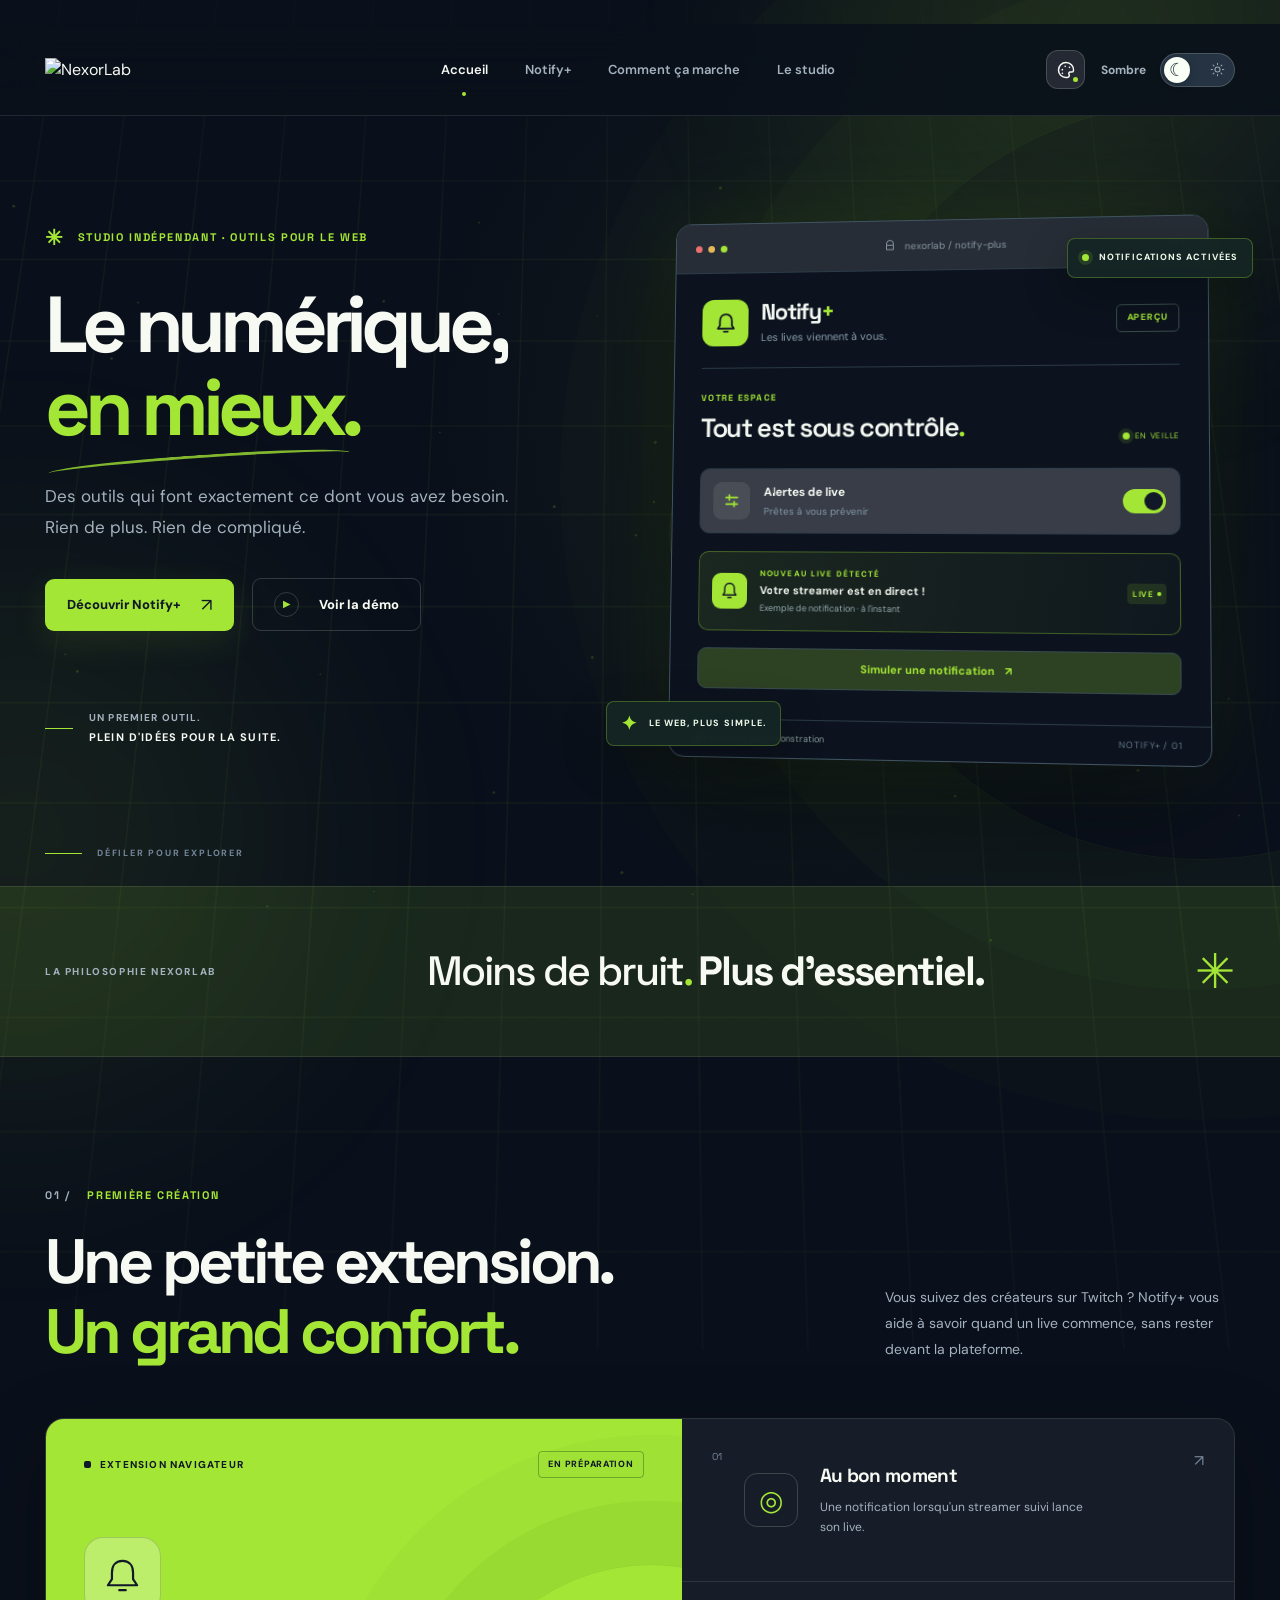
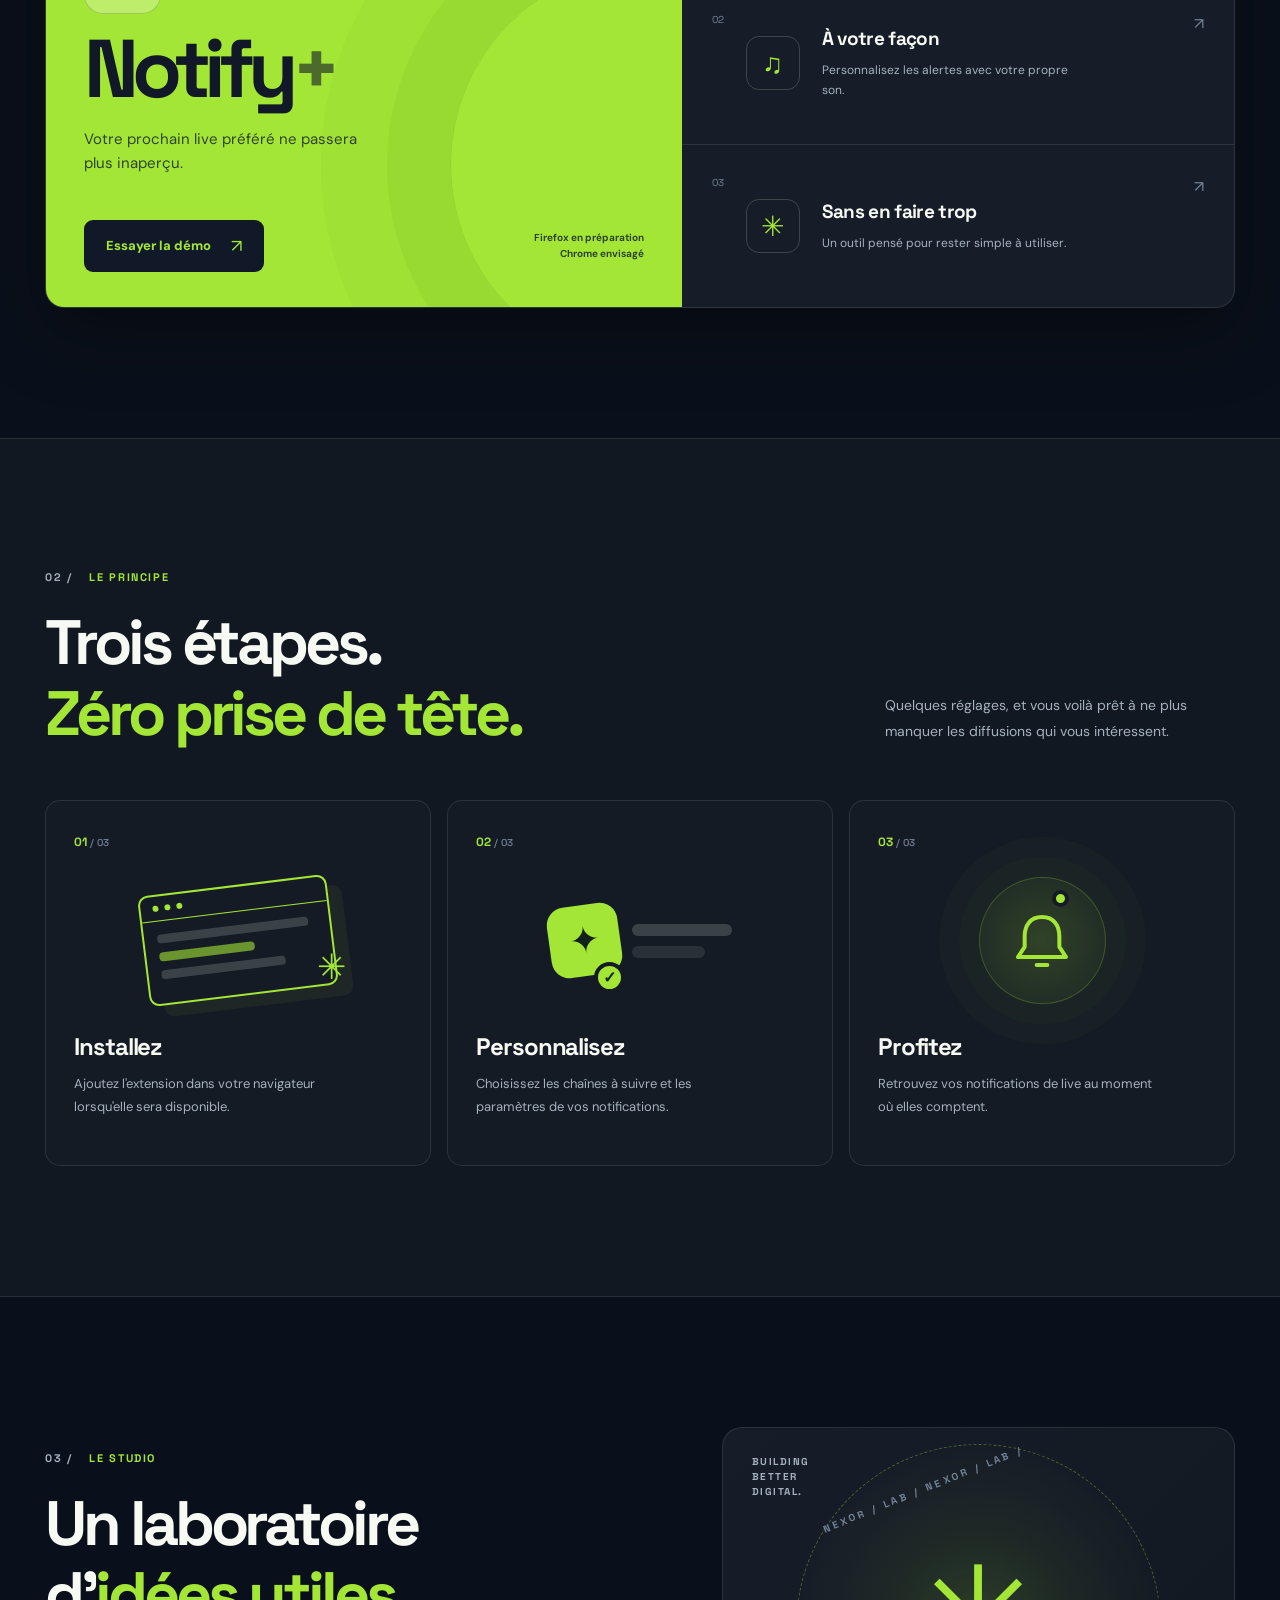
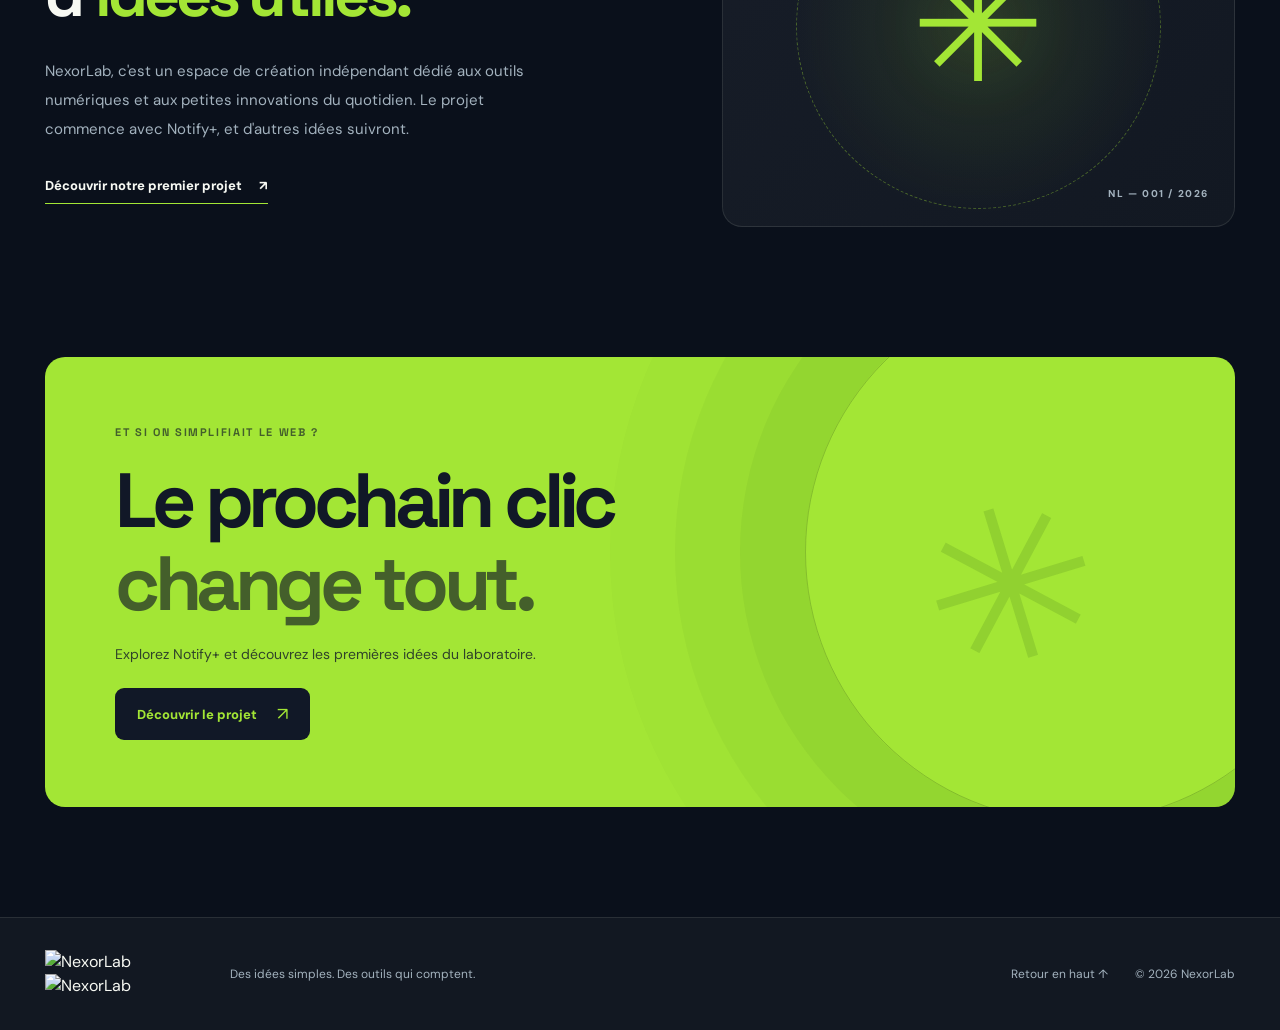
==== index.html @ cc06ebdf "Add files via upload" ====
<!DOCTYPE html>
<html lang="fr" data-theme="dark">
<head>
  <meta charset="UTF-8">
  <meta name="viewport" content="width=device-width,initial-scale=1">
  <meta name="theme-color" content="#0A101B">
  <meta name="description" content="NexorLab imagine des outils numériques simples et bien pensés. Découvrez Notify+, notre extension de notifications pour les lives Twitch.">
  <title>NexorLab — Des idées qui prennent vie.</title>
  <link rel="preconnect" href="https://fonts.googleapis.com">
  <link rel="preconnect" href="https://fonts.gstatic.com" crossorigin>
  <link href="https://fonts.googleapis.com/css2?family=DM+Sans:wght@400;500;600;700;800&family=Space+Grotesk:wght@400;500;600;700&display=swap" rel="stylesheet">
  <link rel="icon" href="assets/favicon.svg" type="image/svg+xml">
  <script>try{document.documentElement.dataset.theme=localStorage.getItem('nexorlab-theme')||'dark'}catch(e){}</script>
  <link rel="stylesheet" href="styles.css">
  <script src="app.js" defer></script>
</head>
<body>
  <div class="ambient" aria-hidden="true"><div class="ambient-grid"></div><div class="ambient-halo halo-one"></div><div class="ambient-halo halo-two"></div><div class="ambient-rings"></div><div class="ambient-glow"></div></div>
  <canvas id="particles" aria-hidden="true"></canvas>

  <a class="skip-link" href="#main">Passer au contenu</a>
  <header class="site-header" id="top">
    <div class="nav-wrap shell">
      <a class="brand" href="#top" aria-label="NexorLab, retour à l'accueil">
        <img class="brand-logo brand-dark" src="assets/logo-blanc.png" alt="NexorLab">
        <img class="brand-logo brand-light" src="assets/logo-fonce.png" alt="NexorLab">
      </a>
      <nav class="site-nav" id="site-nav" aria-label="Navigation principale">
        <a class="nav-link active" href="#accueil">Accueil</a>
        <a class="nav-link" href="#notify">Notify+</a>
        <a class="nav-link" href="#fonctionnement">Comment ça marche</a>
        <a class="nav-link" href="#studio">Le studio</a>
      </nav>
      <div class="nav-actions">
        <div class="palette-control" id="palette-control">
          <button class="palette-trigger" id="palette-trigger" type="button" aria-label="Personnaliser les couleurs" aria-expanded="false" aria-controls="palette-panel" aria-haspopup="dialog" title="Personnaliser les couleurs">
            <svg viewBox="0 0 24 24" fill="none" stroke="currentColor" stroke-width="1.8" stroke-linecap="round" stroke-linejoin="round" aria-hidden="true"><path d="M12 3a9 9 0 1 0 0 18h1.5a2.5 2.5 0 0 0 2.1-3.9 1.65 1.65 0 0 1 1.35-2.6H19a2 2 0 0 0 2-2A9 9 0 0 0 12 3Z"/><circle cx="7.6" cy="11.6" r="1" fill="currentColor" stroke="none"/><circle cx="11" cy="7.6" r="1" fill="currentColor" stroke="none"/><circle cx="16.2" cy="8.8" r="1" fill="currentColor" stroke="none"/><circle cx="7.7" cy="16" r="1" fill="currentColor" stroke="none"/></svg>
            <span class="palette-trigger-dot" id="palette-trigger-dot" aria-hidden="true"></span>
          </button>
          <div class="palette-panel" id="palette-panel" role="dialog" aria-label="Personnalisation des couleurs" hidden>
            <div class="palette-panel-head"><div><span class="palette-eyebrow">VOTRE NEXORLAB</span><h2>À vos couleurs<span>.</span></h2><p>Essayez un style. Le site change en direct.</p></div><button class="palette-close" id="palette-close" aria-label="Fermer le personnalisateur" type="button">×</button></div>
            <div class="palette-panel-body">
              <div class="palette-section-title"><span>PALETTES PRÊTES À L'EMPLOI</span><span id="palette-current">Citron</span></div>
              <div class="palette-presets" role="group" aria-label="Palettes prédéfinies">
                <button type="button" class="palette-preset" data-preset="citron" aria-pressed="true"><span class="palette-preview" style="--swatch-bg:#0A101B;--swatch-accent:#A3E635"><i></i></span><span>Citron</span></button>
                <button type="button" class="palette-preset" data-preset="violet" aria-pressed="false"><span class="palette-preview" style="--swatch-bg:#130F24;--swatch-accent:#A855F7"><i></i></span><span>Violet</span></button>
                <button type="button" class="palette-preset" data-preset="cyan" aria-pressed="false"><span class="palette-preview" style="--swatch-bg:#091722;--swatch-accent:#22D3EE"><i></i></span><span>Cyan</span></button>
                <button type="button" class="palette-preset" data-preset="ambre" aria-pressed="false"><span class="palette-preview" style="--swatch-bg:#1A1410;--swatch-accent:#F59E0B"><i></i></span><span>Ambre</span></button>
                <button type="button" class="palette-preset" data-preset="cobalt" aria-pressed="false"><span class="palette-preview" style="--swatch-bg:#0D1630;--swatch-accent:#3B82F6"><i></i></span><span>Cobalt</span></button>
              </div>
              <div class="palette-section-title palette-custom-heading"><span>OU CRÉEZ VOTRE PROPRE STYLE</span><span class="custom-indicator" id="palette-custom-indicator">SUR MESURE</span></div>
              <div class="palette-fields">
                <div class="palette-field"><label for="palette-accent-hex">Couleur principale</label><div class="palette-input-group"><input id="palette-accent-color" type="color" aria-label="Choisir la couleur principale" value="#A3E635"><input id="palette-accent-hex" type="text" value="#A3E635" maxlength="7" spellcheck="false" autocomplete="off" aria-label="Code HEX de la couleur principale"></div></div>
                <div class="palette-field"><label for="palette-bg-hex" id="palette-bg-label">Fond sombre</label><div class="palette-input-group"><input id="palette-bg-color" type="color" aria-label="Choisir la couleur du fond" value="#0A101B"><input id="palette-bg-hex" type="text" value="#0A101B" maxlength="7" spellcheck="false" autocomplete="off" aria-label="Code HEX du fond actuel"></div></div>
              </div>
              <p class="palette-hint">Le fond clair et le fond sombre sont réglables séparément. Vos choix sont enregistrés sur cet appareil.</p>
            </div>
            <div class="palette-panel-foot"><button type="button" class="palette-reset" id="palette-reset"><svg viewBox="0 0 24 24" aria-hidden="true" fill="none" stroke="currentColor" stroke-width="1.8"><path d="M3 11a9 9 0 1 1 3 7M3 5v6h6"/></svg> Réinitialiser</button><span class="palette-save-status" id="palette-save-status" role="status"><svg viewBox="0 0 20 20" fill="none" stroke="currentColor" stroke-width="2" aria-hidden="true"><path d="m4 10 4 4 8-8"/></svg> Enregistré</span></div>
          </div>
        </div>
        <span class="theme-name" id="theme-name">Sombre</span>
        <button class="theme-switch" id="theme-switch" role="switch" aria-checked="true" aria-label="Activer le thème clair" type="button" title="Changer le thème">
          <svg class="track-icon track-moon" viewBox="0 0 24 24" fill="none" aria-hidden="true"><path d="M20.2 15.3A8.5 8.5 0 018.7 3.8 8.5 8.5 0 1020.2 15.3Z" stroke="currentColor" stroke-width="1.7" stroke-linejoin="round"/></svg>
          <svg class="track-icon track-sun" viewBox="0 0 24 24" fill="none" aria-hidden="true"><circle cx="12" cy="12" r="4" stroke="currentColor" stroke-width="1.7"/><path d="M12 2v2M12 20v2M4.93 4.93l1.42 1.42m11.3 11.3 1.42 1.42M2 12h2m16 0h2M4.93 19.07l1.42-1.42m11.3-11.3 1.42-1.42" stroke="currentColor" stroke-width="1.7" stroke-linecap="round"/></svg>
          <span class="switch-knob" aria-hidden="true"></span>
        </button>
        <button class="menu-toggle" id="menu-toggle" type="button" aria-expanded="false" aria-controls="site-nav" aria-label="Ouvrir le menu"><span></span><span></span></button>
      </div>
    </div>
  </header>

  <main id="main">
    <section class="hero shell" id="accueil" aria-labelledby="hero-title">
      <div class="hero-content">
        <div class="eyebrow"><span class="eyebrow-asterisk">✳</span><span>STUDIO INDÉPENDANT · OUTILS POUR LE WEB</span></div>
        <h1 id="hero-title">Le numérique,<br> <span class="stroke-word">en mieux<span class="stroke-swish" aria-hidden="true"></span></span><span class="dot">.</span></h1>
        <p class="hero-subtitle">Des outils qui font exactement ce dont vous avez besoin. Rien de plus. Rien de compliqué.</p>
        <div class="hero-buttons">
          <a class="button button-primary" href="#notify">Découvrir Notify+ <span class="btn-arrow" aria-hidden="true">↗</span></a>
          <button class="button button-text" id="hero-demo" type="button"><span class="play-icon" aria-hidden="true">▶</span> Voir la démo</button>
        </div>
        <div class="hero-bottom"><span class="hero-dash"></span><span>UN PREMIER OUTIL.<br><strong>PLEIN D'IDÉES POUR LA SUITE.</strong></span></div>
      </div>

      <div class="hero-visual" id="hero-visual" aria-label="Démonstration interactive de Notify+">
        <div class="visual-orbit orbit-outer"></div><div class="visual-orbit orbit-inner"></div>
        <div class="floating-label floating-label-top"><span class="green-dot"></span> NOTIFICATIONS ACTIVÉES</div>
        <div class="demo-window" id="demo-window">
          <div class="window-head"><div class="window-dots" aria-hidden="true"><i></i><i></i><i></i></div><span class="window-address"><svg viewBox="0 0 24 24" width="12" height="12" aria-hidden="true"><path d="M5 11V8a7 7 0 0114 0v3m-14 0h14v9H5v-9Z" fill="none" stroke="currentColor" stroke-width="2"/></svg> nexorlab / notify-plus</span><span class="window-more" aria-hidden="true">•••</span></div>
          <div class="window-body">
            <div class="app-head"><span class="app-emblem" aria-hidden="true"><svg viewBox="0 0 24 24" fill="none"><path d="M12 3c-4 0-6 3-6 7v4l-2 3h16l-2-3v-4c0-4-2-7-6-7Z" stroke="currentColor" stroke-width="1.8" stroke-linejoin="round"/><path d="M10 20h4" stroke="currentColor" stroke-width="1.8" stroke-linecap="round"/></svg></span><div><span class="app-brand">Notify<span>+</span></span><span class="app-caption">Les lives viennent à vous.</span></div><span class="version-pill">APERÇU</span></div>
            <div class="app-separator"></div>
            <div class="app-heading"><div><div class="small-heading">VOTRE ESPACE</div><h2>Tout est sous contrôle<span class="dot">.</span></h2></div><span class="live-ping" title="Aperçu interactif"><span></span> EN VEILLE</span></div>
            <div class="app-setting"><div class="setting-icon" aria-hidden="true"><svg viewBox="0 0 24 24" fill="none"><path d="M5 8h14M5 16h14M9 5v6m6 2v6" stroke="currentColor" stroke-width="2" stroke-linecap="round"/></svg></div><div class="setting-copy"><strong>Alertes de live</strong><span id="preview-status">Prêtes à vous prévenir</span></div><button type="button" class="mini-switch on" id="preview-toggle" role="switch" aria-label="Activer les alertes de démonstration" aria-checked="true"><span></span></button></div>
            <div class="alert-preview" id="alert-preview"><span class="alert-icon" aria-hidden="true"><svg viewBox="0 0 24 24" fill="none"><path d="M12 3c-4 0-6 3-6 7v4l-2 3h16l-2-3v-4c0-4-2-7-6-7Z" stroke="currentColor" stroke-width="1.7" stroke-linejoin="round"/><path d="M10 20h4" stroke="currentColor" stroke-width="1.7" stroke-linecap="round"/></svg></span><div><span class="alert-label">NOUVEAU LIVE DÉTECTÉ</span><strong>Votre streamer est en direct !</strong><small>Exemple de notification · à l'instant</small></div><span class="alert-live">LIVE <i></i></span></div>
            <button class="simulate-button" id="simulate-inline" type="button">Simuler une notification <span aria-hidden="true">↗</span></button>
          </div>
          <div class="window-footer"><span class="green-dot"></span> Interface de démonstration <span>NOTIFY+ / 01</span></div>
        </div>
        <div class="floating-label floating-label-bottom"><span class="float-spark">✦</span> LE WEB, PLUS SIMPLE.</div>
      </div>
      <a class="scroll-cue" href="#manifeste" aria-label="Faire défiler vers la section suivante"><span class="scroll-line"></span> DÉFILER POUR EXPLORER</a>
    </section>

    <section class="statement" id="manifeste" aria-label="Notre philosophie"><div class="statement-inner shell"><span class="statement-overline">LA PHILOSOPHIE NEXORLAB</span><p>Moins de bruit<span>.</span> <strong>Plus d'essentiel.</strong></p><span class="statement-mark" aria-hidden="true">✳</span></div></section>

    <section class="product-section section-space shell" id="notify" aria-labelledby="notify-heading">
      <div class="section-intro reveal"><div><span class="overline"><span class="index">01 /</span> PREMIÈRE CRÉATION</span><h2 id="notify-heading">Une petite extension.<br><em>Un grand confort.</em></h2></div><p>Vous suivez des créateurs sur Twitch ? Notify+ vous aide à savoir quand un live commence, sans rester devant la plateforme.</p></div>
      <div class="product-showcase reveal">
        <div class="product-left"><div class="product-topline"><span class="product-type"><span class="mini-square"></span> EXTENSION NAVIGATEUR</span><span class="stage">EN PRÉPARATION</span></div><div class="product-main"><div class="product-glyph"><svg viewBox="0 0 24 24" fill="none" aria-hidden="true"><path d="M12 3c-4.5 0-6.5 3.3-6.5 7.3v3.9L3 18h18l-2.5-3.8v-3.9C18.5 6.3 16.5 3 12 3Z" stroke="currentColor" stroke-width="1.35" stroke-linejoin="round"/><path d="M10 21h4" stroke="currentColor" stroke-width="1.35" stroke-linecap="round"/></svg></div><h3>Notify<span>+</span></h3><p>Votre prochain live préféré ne passera plus inaperçu.</p></div><div class="product-footer"><button class="button button-primary" id="product-demo" type="button">Essayer la démo <span class="btn-arrow" aria-hidden="true">↗</span></button><span>Firefox en préparation<br>Chrome envisagé</span></div></div>
        <div class="product-right"><div class="feature-row"><span class="feature-number">01</span><div class="feature-icon">◎</div><div><h4>Au bon moment</h4><p>Une notification lorsqu'un streamer suivi lance son live.</p></div><span class="feature-arrow">↗</span></div><div class="feature-row"><span class="feature-number">02</span><div class="feature-icon">♫</div><div><h4>À votre façon</h4><p>Personnalisez les alertes avec votre propre son.</p></div><span class="feature-arrow">↗</span></div><div class="feature-row"><span class="feature-number">03</span><div class="feature-icon">✳</div><div><h4>Sans en faire trop</h4><p>Un outil pensé pour rester simple à utiliser.</p></div><span class="feature-arrow">↗</span></div></div>
      </div>
    </section>

    <section class="steps-wrap" id="fonctionnement" aria-labelledby="steps-heading"><div class="shell section-space"><div class="section-intro reveal"><div><span class="overline"><span class="index">02 /</span> LE PRINCIPE</span><h2 id="steps-heading">Trois étapes.<br><em>Zéro prise de tête.</em></h2></div><p>Quelques réglages, et vous voilà prêt à ne plus manquer les diffusions qui vous intéressent.</p></div><div class="steps-grid"><article class="step-card reveal"><span class="step-count">01<span> / 03</span></span><div class="step-illustration step-browser" aria-hidden="true"><div class="browser-shell"><div class="browser-top"><i></i><i></i><i></i></div><div class="browser-lines"><span></span><span></span><span></span></div></div><span class="step-small-star">✳</span></div><h3>Installez</h3><p>Ajoutez l'extension dans votre navigateur lorsqu'elle sera disponible.</p></article><article class="step-card reveal"><span class="step-count">02<span> / 03</span></span><div class="step-illustration step-channel" aria-hidden="true"><div class="channel-avatar">✦</div><div class="channel-lines"><span></span><span></span></div><div class="channel-check">✓</div></div><h3>Personnalisez</h3><p>Choisissez les chaînes à suivre et les paramètres de vos notifications.</p></article><article class="step-card reveal"><span class="step-count">03<span> / 03</span></span><div class="step-illustration step-bell" aria-hidden="true"><div class="bell-halo"><svg viewBox="0 0 24 24" fill="none"><path d="M12 3c-4.5 0-6.5 3.3-6.5 7.3v3.9L3 18h18l-2.5-3.8v-3.9C18.5 6.3 16.5 3 12 3Z" stroke="currentColor" stroke-width="1.5" stroke-linejoin="round"/><path d="M10 21h4" stroke="currentColor" stroke-width="1.5" stroke-linecap="round"/></svg></div><span class="notification-dot"></span></div><h3>Profitez</h3><p>Retrouvez vos notifications de live au moment où elles comptent.</p></article></div></div></section>

    <section class="studio-section section-space shell" id="studio" aria-labelledby="studio-heading"><div class="studio-grid"><div class="studio-copy reveal"><span class="overline"><span class="index">03 /</span> LE STUDIO</span><h2 id="studio-heading">Un laboratoire<br>d'<em>idées utiles.</em></h2><p>NexorLab, c'est un espace de création indépendant dédié aux outils numériques et aux petites innovations du quotidien. Le projet commence avec Notify+, et d'autres idées suivront.</p><a href="#notify" class="inline-link">Découvrir notre premier projet <span aria-hidden="true">↗</span></a></div><div class="studio-art reveal" aria-hidden="true"><div class="big-circular-word">NEXOR / LAB / NEXOR / LAB /</div><span class="studio-star">✳</span><span class="studio-label">BUILDING<br>BETTER<br>DIGITAL.</span><div class="studio-coordinates">NL — 001 / 2026</div></div></div></section>

    <section class="final-cta shell" aria-labelledby="final-heading"><div class="cta-panel reveal"><div class="cta-orb" aria-hidden="true"></div><span class="overline">ET SI ON SIMPLIFIAIT LE WEB ?</span><h2 id="final-heading">Le prochain clic<br><em>change tout.</em></h2><p>Explorez Notify+ et découvrez les premières idées du laboratoire.</p><a class="button button-contrast" href="#notify">Découvrir le projet <span class="btn-arrow" aria-hidden="true">↗</span></a><span class="cta-decoration" aria-hidden="true">✳</span></div></section>
  </main>

  <footer class="site-footer"><div class="shell footer-row"><a class="footer-brand" href="#top" aria-label="Retour à l'accueil"><img class="brand-dark" src="assets/logo-blanc.png" alt="NexorLab"><img class="brand-light" src="assets/logo-fonce.png" alt="NexorLab"></a><p>Des idées simples. Des outils qui comptent.</p><div class="footer-right"><a href="#top">Retour en haut ↑</a><span>© 2026 NexorLab</span></div></div></footer>

  <div id="toast" class="toast" role="status" aria-live="polite" aria-atomic="true"><div class="toast-bell" aria-hidden="true"><svg viewBox="0 0 24 24" fill="none"><path d="M12 3c-4 0-6 3-6 7v4l-2 3h16l-2-3v-4c0-4-2-7-6-7Z" stroke="currentColor" stroke-width="1.75" stroke-linejoin="round"/><path d="M10 20h4" stroke="currentColor" stroke-width="1.75" stroke-linecap="round"/></svg></div><div class="toast-message"><span>NOTIFY+ · DÉMONSTRATION</span><strong>Votre streamer est en direct !</strong><small>Une nouvelle diffusion vient de commencer.</small></div><button id="toast-close" class="toast-close" type="button" aria-label="Fermer la notification">×</button></div>
</body>
</html>
---- styles.css ----
/* NexorLab — refonte complète : identité, responsive et animations */
:root{color-scheme:dark;--bg:#0a101b;--bg-2:#0f1725;--panel:#151f2e;--panel-raised:#1c2938;--ink:#f7f9f3;--muted:#99a7b5;--soft:#657586;--line:rgba(231,242,226,.105);--accent:var(--accent-bright);--accent-hover:#bbfa53;--accent-wash:color-mix(in srgb, var(--accent-bright) 10.0%, transparent);--header-bg:rgba(10,16,27,.82);--ambient-grid:rgba(186,227,162,.055);--halo-a:color-mix(in srgb, var(--accent-bright) 12.0%, transparent);--halo-b:rgba(36,112,105,.10);--border-strong:rgba(231,242,226,.18);--shadow:rgba(0,0,0,.35);--step-bg:#121d2c;--cta-bg:var(--accent-bright);--cta-ink:#0c1612;scroll-padding-top:100px}
:root[data-theme=light]{color-scheme:light;--bg:#f5f7f2;--bg-2:#eaf0e5;--panel:#fff;--panel-raised:#f1f5ed;--ink:#13202b;--muted:#526372;--soft:#627680;--line:rgba(17,24,39,.11);--accent:#639900;--accent-hover:#477500;--accent-wash:rgba(132,191,24,.10);--header-bg:rgba(245,247,242,.84);--ambient-grid:rgba(39,76,37,.07);--halo-a:color-mix(in srgb, var(--accent-bright) 28.0%, transparent);--halo-b:rgba(99,146,111,.13);--border-strong:rgba(17,24,39,.18);--shadow:rgba(17,24,39,.09);--step-bg:#fff;--cta-bg:#c2f36c;--cta-ink:#132315}
*{box-sizing:border-box}html{scroll-behavior:smooth}body{margin:0;min-width:320px;background:var(--bg);color:var(--ink);font-family:'DM Sans',Arial,sans-serif;-webkit-font-smoothing:antialiased;line-height:1.5;overflow-x:hidden;transition:background-color .45s,color .45s}button,a{font:inherit}button{cursor:pointer}a{color:inherit;text-decoration:none}img{max-width:100%}::selection{background:var(--accent-bright);color:#13202b}:focus-visible{outline:3px solid var(--accent-bright);outline-offset:4px}.shell{width:min(1250px,calc(100% - 90px));margin-inline:auto}.skip-link{position:fixed;top:-70px;left:15px;z-index:200;background:var(--accent-bright);color:#121d2c;padding:10px 18px;border-radius:8px}.skip-link:focus{top:12px}
/* Atmosphère : halos organiques, perspective tramée et particules canvas */
.ambient{pointer-events:none;position:absolute;inset:0 0 auto;height:1350px;overflow:hidden;z-index:0}.ambient-grid{position:absolute;inset:0;background-image:linear-gradient(var(--ambient-grid) 1px,transparent 1px),linear-gradient(90deg,var(--ambient-grid) 1px,transparent 1px);background-size:68px 68px;mask-image:linear-gradient(180deg,transparent,#000 18%,#000 54%,transparent 90%);transform:perspective(900px) rotateX(12deg) scale(1.25);transform-origin:50% 25%;animation:grid-pan 28s linear infinite}.ambient-halo{position:absolute;border-radius:50%;filter:blur(60px);will-change:transform}.halo-one{width:850px;height:850px;top:-390px;right:-240px;background:radial-gradient(circle,var(--halo-a),transparent 67%);animation:halo-drift 16s ease-in-out infinite alternate}.halo-two{width:900px;height:850px;top:410px;left:-430px;background:radial-gradient(circle,var(--halo-b),transparent 70%);animation:halo-drift 23s -8s ease-in-out infinite alternate-reverse}.ambient-rings{width:760px;height:760px;position:absolute;right:-300px;top:100px;border:1px solid color-mix(in srgb, var(--accent-bright) 6.5%, transparent);border-radius:50%;box-shadow:0 0 0 130px color-mix(in srgb, var(--accent-bright) 1.8%, transparent),0 0 0 260px color-mix(in srgb, var(--accent-bright) 1.2%, transparent)}.ambient-glow{position:absolute;inset:0;background:radial-gradient(ellipse at 66% 31%,color-mix(in srgb, var(--accent-bright) 5.5%, transparent),transparent 37%)}#particles{position:absolute;top:0;left:0;width:100%;height:950px;z-index:0;pointer-events:none;opacity:.48}body>*:not(.ambient):not(#particles){position:relative;z-index:1}@keyframes grid-pan{to{background-position:68px 68px;transform:perspective(900px) rotateX(12deg) scale(1.32)}}@keyframes halo-drift{to{transform:translate(-80px,85px) scale(1.12)}}
/* Navigation */
.site-header{height:92px;position:sticky!important;top:0;z-index:100!important;background:var(--header-bg);border-bottom:1px solid var(--line);backdrop-filter:blur(22px);-webkit-backdrop-filter:blur(22px);transition:background .4s}.nav-wrap{height:100%;display:flex;align-items:center;justify-content:space-between;gap:20px}.brand{display:flex;align-items:center;flex:0 0 184px}.brand-logo{width:179px;height:auto;display:block}.brand-light{display:none}:root[data-theme=light] .brand-dark{display:none}:root[data-theme=light] .brand-light{display:block}.site-nav{display:flex;align-items:center;gap:37px}.nav-link{position:relative;color:var(--muted);font-size:13px;font-weight:600;transition:color .2s;white-space:nowrap}.nav-link:hover,.nav-link.active{color:var(--ink)}.nav-link.active::before{content:"";width:4px;height:4px;position:absolute;left:50%;transform:translateX(-50%);bottom:-17px;border-radius:50%;background:var(--accent)}.nav-actions{display:flex;align-items:center;gap:14px}.theme-name{color:var(--muted);font-size:12px;font-weight:700;min-width:47px;text-align:right}.theme-switch{height:34px;width:75px;flex:none;border:1px solid var(--border-strong);border-radius:99px;background:#253343;position:relative;display:flex;align-items:center;justify-content:space-between;padding:0 9px;color:#98a5ae;transition:background .25s,border-color .25s}.theme-switch:hover{border-color:var(--accent)}.track-icon{width:15px;height:15px;z-index:1}.switch-knob{width:26px;height:26px;border-radius:50%;position:absolute;left:3px;top:3px;background:#f9fff4;box-shadow:0 2px 8px rgba(0,0,0,.2);display:grid;place-items:center;transition:transform .32s cubic-bezier(.2,.9,.2,1),background .3s;z-index:2}.switch-knob::after{content:'☾';font-size:18px;line-height:1;color:#1b2c3b}:root[data-theme=light] .theme-switch{background:#d9e8c6;border-color:#bed6a5;color:#466448}:root[data-theme=light] .switch-knob{transform:translateX(41px);background:#fff}:root[data-theme=light] .switch-knob::after{content:'☀';font-size:16px;color:#527e19}.menu-toggle{display:none;background:none;border:0;color:var(--ink);width:38px;height:38px;align-items:center;justify-content:center;flex-direction:column;gap:5px}.menu-toggle span{display:block;width:22px;height:2px;background:currentColor;transition:transform .2s}
/* Hero */
.hero{position:relative;min-height:740px;display:grid;grid-template-columns:minmax(0,1fr) minmax(0,1.07fr);align-items:center;gap:32px;padding:74px 0 101px}.hero-content{position:relative;z-index:4}.eyebrow,.overline,.small-heading{font-family:'Space Grotesk',sans-serif;font-size:11px;letter-spacing:.15em;font-weight:700}.eyebrow{display:flex;gap:13px;align-items:center;color:var(--accent);margin-bottom:36px}.eyebrow-asterisk{font-size:21px;line-height:1}.hero h1{margin:0;font-family:'Space Grotesk',sans-serif;font-size:clamp(60px,6.2vw,99px);font-weight:700;letter-spacing:-.078em;line-height:1.045;white-space:nowrap}.hero h1 .dot{color:var(--accent)}.stroke-word{position:relative;color:var(--accent);white-space:nowrap}.stroke-swish{position:absolute;bottom:-13px;left:1%;width:102%;height:16px;border-radius:50%;border-top:3px solid var(--accent);transform:rotate(-4deg);opacity:.78}.hero-subtitle{max-width:480px;color:var(--muted);font-size:17px;line-height:1.85;margin:31px 0 0}.hero-buttons{display:flex;align-items:center;gap:18px;margin-top:35px;flex-wrap:wrap}.button{border:1px solid transparent;min-height:52px;display:inline-flex;align-items:center;justify-content:center;gap:20px;padding:13px 21px;border-radius:9px;font-size:13px;font-weight:800;transition:transform .23s,background .23s,box-shadow .23s,border-color .23s;white-space:nowrap}.button:hover{transform:translateY(-3px)}.button-primary{background:var(--accent-bright);color:#14211b;box-shadow:0 10px 35px color-mix(in srgb, var(--accent-bright) 13.0%, transparent)}.button-primary:hover{background:var(--accent-hover);box-shadow:0 17px 40px color-mix(in srgb, var(--accent-bright) 18.0%, transparent)}.btn-arrow{font-size:18px;line-height:1;font-weight:400}.button-text{background:transparent;color:var(--ink);border-color:var(--border-strong)}.button-text:hover{border-color:var(--accent)}.play-icon{font-size:9px;color:var(--accent);width:25px;height:25px;border:1px solid var(--border-strong);border-radius:50%;display:grid;place-items:center}.hero-bottom{display:flex;gap:16px;align-items:center;margin-top:77px;color:var(--muted);font-size:10px;letter-spacing:.115em;font-weight:700;line-height:1.9}.hero-bottom strong{color:var(--ink);font-size:11px}.hero-dash{width:28px;height:1px;background:var(--accent)}.scroll-cue{position:absolute;bottom:26px;left:0;display:flex;align-items:center;gap:15px;color:var(--soft);letter-spacing:.2em;font-size:9px;font-weight:800}.scroll-line{width:37px;height:1px;background:var(--accent)}
/* App demo */
.hero-visual{min-width:0;height:595px;position:relative;display:flex;justify-content:center;align-items:center;perspective:1200px}.visual-orbit{position:absolute;border:1px solid color-mix(in srgb, var(--accent-bright) 10.0%, transparent);border-radius:50%;width:92%;aspect-ratio:1;max-width:580px}.orbit-outer{transform:rotate(-22deg) scaleY(.72);animation:orbit-breath 10s ease-in-out infinite alternate}.orbit-inner{width:69%;border-style:dashed;opacity:.6;transform:rotate(35deg) scaleY(.83);animation:orbit-breath 12s ease-in-out infinite alternate-reverse}@keyframes orbit-breath{to{transform:rotate(-9deg) scaleY(.8) scale(1.08)}}.demo-window{position:relative;z-index:3;width:min(100%,540px);border:1px solid #405463;border-radius:16px;overflow:hidden;color:#f4f8f2;background:#111b2a;box-shadow:0 42px 100px rgba(0,0,0,.43),0 0 90px color-mix(in srgb, var(--accent-bright) 10.0%, transparent);transform:rotateY(-5deg) rotateX(3deg);animation:window-float 8s ease-in-out infinite alternate}.demo-window:hover{animation-play-state:paused}@keyframes window-float{to{transform:translateY(-11px) rotateY(0deg) rotateX(0deg)}}.window-head{height:51px;background:#1b2837;border-bottom:1px solid #2c3b49;display:flex;align-items:center;padding:0 20px;gap:12px}.window-dots{display:flex;gap:6px}.window-dots i{width:7px;height:7px;border-radius:50%;background:#566477}.window-dots i:first-child{background:#ea716d}.window-dots i:nth-child(2){background:#e6b858}.window-dots i:nth-child(3){background:var(--accent-bright)}.window-address{margin:auto;display:flex;align-items:center;gap:9px;color:#8696a2;font-size:10px}.window-more{color:#82909c;letter-spacing:2px;font-size:10px}.window-body{padding:27px 28px 30px}.app-head{display:flex;align-items:center;gap:13px}.app-emblem{width:48px;height:48px;border-radius:12px;background:var(--accent-bright);color:#14211b;display:grid;place-items:center;flex-shrink:0}.app-emblem svg{width:25px;height:25px}.app-brand{display:block;font-family:'Space Grotesk',sans-serif;font-size:23px;letter-spacing:-.05em;font-weight:700;line-height:1.1}.app-brand span{color:var(--accent-bright)}.app-caption{display:block;margin-top:5px;color:#879bab;font-size:11px}.version-pill{margin-left:auto;padding:6px 10px;border:1px solid #374b48;color:var(--accent-bright);border-radius:5px;font-size:9px;letter-spacing:.08em;font-weight:800}.app-separator{height:1px;background:#2b3a47;margin:22px 0 24px}.app-heading{display:flex;gap:15px;justify-content:space-between;align-items:end;margin-bottom:26px}.small-heading{font-size:9px;color:var(--accent-bright)}.app-heading h2{font-family:'Space Grotesk',sans-serif;letter-spacing:-.05em;font-weight:600;line-height:1.15;font-size:clamp(21px,2.1vw,28px);margin:8px 0 0}.dot{color:var(--accent-bright)}.live-ping{display:flex;align-items:center;gap:5px;color:var(--accent-bright);font-size:8px;white-space:nowrap;letter-spacing:.09em}.live-ping span,.green-dot{width:7px;height:7px;display:inline-block;border-radius:50%;background:var(--accent-bright);box-shadow:0 0 0 4px color-mix(in srgb, var(--accent-bright) 12.0%, transparent);animation:green-pulse 2.7s infinite}@keyframes green-pulse{50%{box-shadow:0 0 0 8px color-mix(in srgb, var(--accent-bright) 0.0%, transparent)}}.app-setting{border-radius:10px;background:#1c2937;border:1px solid #2d3c4b;display:flex;align-items:center;gap:14px;padding:13px}.setting-icon{width:38px;height:38px;display:grid;place-items:center;border-radius:9px;background:#2b3d41;color:var(--accent-bright)}.setting-icon svg{width:20px}.setting-copy{flex:1;min-width:0}.setting-copy strong{display:block;font-size:12px}.setting-copy>span{display:block;color:#8498a9;font-size:10px;margin-top:3px}.mini-switch{flex:none;width:42px;height:24px;padding:3px;display:flex;align-items:center;justify-content:flex-start;background:#536274;border:0;border-radius:99px}.mini-switch span{width:18px;height:18px;background:#f7fbf4;border-radius:50%;transition:transform .25s}.mini-switch.on{background:var(--accent-bright)}.mini-switch.on span{transform:translateX(18px);background:#15261d}.alert-preview{display:flex;align-items:center;gap:13px;margin-top:18px;padding:15px 13px;border-radius:10px;border:1px solid color-mix(in srgb, var(--accent-bright) 32.0%, transparent);background:linear-gradient(100deg,color-mix(in srgb, var(--accent-bright) 10.0%, transparent),color-mix(in srgb, var(--accent-bright) 2.5%, transparent));transition:opacity .3s,filter .3s,transform .3s}.alert-preview.is-disabled{opacity:.28;filter:grayscale(1)}.alert-preview.pulse{animation:alert-shine .7s ease}@keyframes alert-shine{0%,100%{transform:scale(1)}50%{transform:scale(1.025);box-shadow:0 0 35px color-mix(in srgb, var(--accent-bright) 23.0%, transparent)}}.alert-icon{width:36px;height:36px;background:var(--accent-bright);color:#14211b;display:grid;place-items:center;border-radius:9px;flex-shrink:0}.alert-icon svg{width:20px}.alert-preview>div{min-width:0;flex:1}.alert-preview>div>*{display:block}.alert-label{color:var(--accent-bright);font-size:8px;letter-spacing:.14em;font-weight:800}.alert-preview strong{font-size:11px;line-height:1.4;margin-top:4px}.alert-preview small{font-size:9px;color:#95a8ad;margin-top:3px}.alert-live{display:flex;align-items:center;gap:4px;background:color-mix(in srgb, var(--accent-bright) 12.0%, transparent);color:var(--accent-bright);font-size:8px;font-weight:800;letter-spacing:.06em;padding:4px 5px;border-radius:4px}.alert-live i{width:4px;height:4px;background:var(--accent-bright);border-radius:50%}.simulate-button{margin-top:17px;width:100%;border:1px solid #394c50;border-radius:9px;background:#25363b;color:var(--accent-bright);font-size:11px;font-weight:800;padding:11px;display:flex;align-items:center;justify-content:center;gap:10px;transition:background .2s,border .2s}.simulate-button:hover{background:#304545;border-color:var(--accent-bright)}.simulate-button:disabled{opacity:.4;cursor:not-allowed}.window-footer{display:flex;gap:10px;align-items:center;padding:12px 27px;border-top:1px solid #2b3a47;color:#8a9c9c;font-size:9px}.window-footer .green-dot{width:5px;height:5px}.window-footer>span:last-child{margin-left:auto;color:#607787;font-size:9px;letter-spacing:.1em}.floating-label{position:absolute;z-index:4;border:1px solid #3f5b45;border-radius:8px;background:rgba(21,38,37,.94);color:#edf8e9;box-shadow:0 15px 44px rgba(0,0,0,.28);font-size:9px;font-weight:800;letter-spacing:.12em;padding:12px 14px;display:flex;align-items:center;gap:10px;backdrop-filter:blur(8px);animation:label-float 6s ease-in-out infinite alternate}.floating-label-top{right:-3%;top:48px}.floating-label-bottom{left:-5%;bottom:39px;animation-delay:-3s}.float-spark{font-size:19px;color:var(--accent-bright);line-height:1}@keyframes label-float{to{transform:translateY(-12px)}}
/* Positionnement éditorial */
.statement{position:relative;background:var(--accent-wash);border-block:1px solid var(--line)}.statement-inner{min-height:169px;display:flex;align-items:center;gap:24px}.statement-overline{font-size:10px;color:var(--muted);letter-spacing:.16em;font-weight:800;white-space:nowrap}.statement p{margin:0 auto;font-family:'Space Grotesk',sans-serif;font-size:clamp(25px,3.2vw,42px);letter-spacing:-.05em;font-weight:500}.statement p span{color:var(--accent)}.statement p strong{font-weight:700}.statement-mark{font-size:48px;color:var(--accent);font-weight:300}
.section-space{padding-block:130px}.section-intro{display:flex;align-items:end;justify-content:space-between;gap:60px;margin-bottom:52px}.overline{color:var(--accent);display:block}.index{color:var(--muted);margin-right:12px}.section-intro h2,.studio-copy h2{font-family:'Space Grotesk',sans-serif;font-size:clamp(38px,4.9vw,69px);letter-spacing:-.065em;font-weight:700;line-height:1.12;margin:22px 0 0}.section-intro h2 em,.studio-copy h2 em,.cta-panel h2 em{color:var(--accent);font-style:normal}.section-intro>p{max-width:350px;color:var(--muted);font-size:14px;line-height:1.85;margin:0 0 3px}
/* Notify+ spotlight */
.product-showcase{border:1px solid var(--line);border-radius:19px;background:var(--panel);overflow:hidden;display:grid;grid-template-columns:1.07fr .93fr;box-shadow:0 25px 70px var(--shadow)}.product-left{min-height:488px;background:var(--accent-bright);color:#132017;padding:32px 38px 35px;display:flex;flex-direction:column;position:relative;overflow:hidden}.product-left::after{content:"";position:absolute;width:400px;height:400px;right:-170px;top:145px;border:1px solid rgba(16,42,19,.1);border-radius:50%;box-shadow:0 0 0 63px rgba(16,42,19,.035),0 0 0 129px rgba(16,42,19,.027);pointer-events:none}.product-topline,.product-footer{position:relative;z-index:2;display:flex;justify-content:space-between;align-items:center;gap:15px}.product-type{font-size:10px;font-weight:800;letter-spacing:.12em;display:flex;align-items:center;gap:9px}.mini-square{width:7px;height:7px;background:#142015;border-radius:2px}.stage{border:1px solid rgba(17,38,18,.32);border-radius:4px;padding:6px 9px;font-size:9px;letter-spacing:.08em;font-weight:800;white-space:nowrap}.product-main{position:relative;z-index:1;margin-block:auto}.product-glyph{width:77px;height:77px;border:1px solid rgba(11,35,16,.18);border-radius:19px;display:grid;place-items:center;background:rgba(255,255,255,.27);margin:30px 0 14px}.product-glyph svg{width:39px;height:39px}.product-main h3{font-family:'Space Grotesk',sans-serif;font-size:clamp(52px,6.4vw,86px);letter-spacing:-.085em;line-height:1;margin:0}.product-main h3 span{color:var(--cta-ink)}.product-main p{font-size:15px;max-width:290px;line-height:1.6;color:var(--cta-ink);margin:17px 0}.product-footer .button-primary{background:#121d25;color:white;box-shadow:none}.product-footer .button-primary:hover{background:#2b3b3b}.product-footer>span{color:var(--cta-ink);font-size:10px;text-align:right;line-height:1.55;font-weight:700}.product-right{display:flex;flex-direction:column}.feature-row{display:flex;align-items:center;gap:22px;padding:30px;flex:1;border-bottom:1px solid var(--line)}.feature-row:last-child{border-bottom:0}.feature-row:hover .feature-icon{transform:rotate(-7deg) scale(1.08);border-color:var(--accent)}.feature-number{font-size:10px;color:var(--soft);font-family:'Space Grotesk',sans-serif;align-self:flex-start}.feature-icon{width:54px;height:54px;border:1px solid var(--border-strong);border-radius:13px;display:grid;place-items:center;font-family:'Space Grotesk',sans-serif;font-size:28px;color:var(--accent);flex:none;transition:transform .3s,border-color .3s}.feature-row>div:nth-of-type(2){flex:1}.feature-row h4{font-family:'Space Grotesk',sans-serif;font-size:19px;letter-spacing:-.035em;margin:0 0 7px}.feature-row p{color:var(--muted);font-size:12px;max-width:270px;line-height:1.65;margin:0}.feature-arrow{align-self:flex-start;color:var(--soft)}
/* Guide */
.steps-wrap{background:var(--bg-2);border-block:1px solid var(--line)}.steps-grid{display:grid;grid-template-columns:repeat(3,1fr);gap:16px}.step-card{min-height:366px;background:var(--step-bg);border:1px solid var(--line);border-radius:15px;padding:28px;position:relative;overflow:hidden;transition:border-color .28s,transform .28s}.step-card:hover{border-color:var(--accent);transform:translateY(-5px)}.step-count{font-family:'Space Grotesk',sans-serif;font-size:12px;font-weight:800;color:var(--accent)}.step-count span{color:var(--soft);font-size:10px;font-weight:500}.step-illustration{position:relative;height:176px;display:flex;align-items:center;justify-content:center}.step-card h3{font-family:'Space Grotesk',sans-serif;font-size:24px;letter-spacing:-.045em;margin:0 0 8px}.step-card p{font-size:13px;line-height:1.75;color:var(--muted);max-width:280px;margin:0}.browser-shell{width:190px;height:111px;border:2px solid var(--accent);border-radius:10px;transform:rotate(-7deg);overflow:hidden;box-shadow:14px 12px 0 color-mix(in srgb, var(--accent-bright) 6.0%, transparent)}.browser-top{display:flex;align-items:center;gap:6px;padding:9px 12px;border-bottom:1px solid var(--accent)}.browser-top i{width:6px;height:6px;background:var(--accent-bright);border-radius:50%}.browser-lines{padding:13px;display:flex;flex-direction:column;gap:9px}.browser-lines span{display:block;width:95%;height:9px;border-radius:4px;background:var(--border-strong)}.browser-lines span:nth-child(2){width:60%;background:color-mix(in srgb, var(--accent-bright) 60.0%, transparent)}.browser-lines span:nth-child(3){width:78%}.step-small-star{position:absolute;right:17%;bottom:20%;font-size:35px;color:var(--accent);animation:star-spin 15s linear infinite}@keyframes star-spin{to{transform:rotate(360deg)}}.step-channel{gap:12px}.channel-avatar{width:71px;height:71px;border-radius:18px;display:grid;place-items:center;background:var(--accent-bright);color:#12221b;font-size:37px;transform:rotate(-8deg)}.channel-lines{display:flex;flex-direction:column;gap:10px}.channel-lines span{display:block;height:12px;width:100px;background:var(--border-strong);border-radius:10px}.channel-lines span:last-child{width:73px;opacity:.55}.channel-check{position:absolute;background:var(--accent-bright);color:#15251d;width:31px;height:31px;display:grid;place-items:center;border:4px solid var(--step-bg);border-radius:50%;font-weight:800;bottom:36px;left:36%}.bell-halo{width:127px;height:127px;background:radial-gradient(circle,color-mix(in srgb, var(--accent-bright) 20.0%, transparent),color-mix(in srgb, var(--accent-bright) 5.0%, transparent));border:1px solid color-mix(in srgb, var(--accent-bright) 23.0%, transparent);border-radius:50%;display:grid;place-items:center;box-shadow:0 0 0 20px color-mix(in srgb, var(--accent-bright) 2.5%, transparent),0 0 0 40px color-mix(in srgb, var(--accent-bright) 2.0%, transparent)}.bell-halo svg{width:64px;height:64px;color:var(--accent)}.notification-dot{position:absolute;width:17px;height:17px;border-radius:50%;background:var(--accent-bright);top:37px;left:53%;border:4px solid var(--step-bg)}
/* Studio / Signature */
.studio-grid{display:grid;grid-template-columns:1fr .86fr;gap:80px;align-items:center}.studio-copy p{max-width:490px;font-size:15px;color:var(--muted);line-height:1.95;margin:28px 0}.inline-link{font-weight:800;font-size:13px;border-bottom:1px solid var(--accent);padding-bottom:8px;display:inline-flex;gap:17px;align-items:center}.inline-link:hover{color:var(--accent)}.studio-art{height:400px;border:1px solid var(--line);border-radius:20px;background:radial-gradient(circle at center,color-mix(in srgb, var(--accent-bright) 13.0%, transparent),transparent 58%),linear-gradient(135deg,var(--panel),var(--bg-2));overflow:hidden;position:relative;display:flex;align-items:center;justify-content:center}.big-circular-word{position:absolute;width:365px;height:365px;border:1px dashed color-mix(in srgb, var(--accent-bright) 36.0%, transparent);border-radius:50%;font-family:'Space Grotesk',sans-serif;color:var(--soft);font-weight:700;letter-spacing:.29em;font-size:10px;display:grid;place-items:start center;padding:26px;transform:rotate(-22deg);animation:studio-rotate 30s linear infinite}.studio-star{position:relative;z-index:2;color:var(--accent);font-size:160px;line-height:1;filter:drop-shadow(0 0 35px color-mix(in srgb, var(--accent-bright) 15.0%, transparent));animation:studio-pulse 8s ease-in-out infinite alternate}.studio-label{font-family:'Space Grotesk',sans-serif;position:absolute;top:26px;left:29px;font-size:10px;font-weight:700;line-height:1.5;letter-spacing:.15em;color:var(--muted)}.studio-coordinates{position:absolute;right:25px;bottom:25px;font-size:10px;font-weight:800;color:var(--muted);letter-spacing:.16em}@keyframes studio-rotate{to{transform:rotate(338deg)}}@keyframes studio-pulse{to{transform:scale(.89) rotate(18deg)}}
/* CTA + Footer */
.final-cta{padding-bottom:110px}.cta-panel{min-height:390px;border-radius:20px;padding:67px 70px;background:var(--cta-bg);color:var(--cta-ink);position:relative;overflow:hidden;display:flex;align-items:flex-start;flex-direction:column;justify-content:center}.cta-panel .overline{color:rgba(18,45,19,.65)}.cta-panel h2{font-family:'Space Grotesk',sans-serif;font-size:clamp(46px,6vw,78px);letter-spacing:-.07em;line-height:1.08;margin:19px 0}.cta-panel h2 em{color:var(--cta-ink)}.cta-panel p{margin:0 0 23px;color:var(--cta-ink);font-size:14px}.button-contrast{background:#14241d;color:#fff}.button-contrast:hover{background:#263d2d}.cta-orb{position:absolute;width:540px;height:540px;right:-110px;top:-75px;border:1px solid rgba(20,53,17,.22);border-radius:50%;box-shadow:0 0 0 65px rgba(20,53,17,.045),0 0 0 130px rgba(20,53,17,.035),0 0 0 195px rgba(20,53,17,.02);animation:cta-drift 9s ease-in-out infinite alternate}@keyframes cta-drift{to{transform:translate(-30px,20px) scale(1.05)}}.cta-decoration{font-size:210px;position:absolute;right:135px;top:73px;color:rgba(20,55,18,.12);transform:rotate(-17deg);pointer-events:none}.site-footer{border-top:1px solid var(--line);background:var(--bg-2);padding:32px 0}.footer-row{display:flex;align-items:center;gap:32px}.footer-brand{display:block;width:153px;flex:none}.footer-brand img{width:153px;display:block}.site-footer p{font-size:12px;color:var(--muted)}.footer-right{display:flex;align-items:center;gap:27px;margin-left:auto;font-size:12px;color:var(--muted)}.footer-right a:hover{color:var(--accent)}.footer-right span{white-space:nowrap}
/* Notification demo */
.toast{position:fixed!important;z-index:500!important;bottom:28px;right:28px;width:min(420px,calc(100vw - 36px));display:flex;align-items:center;gap:13px;padding:16px;border-radius:14px;background:#1a2a33;border:1px solid color-mix(in srgb, var(--accent-bright) 44.0%, transparent);box-shadow:0 28px 70px rgba(0,0,0,.45);color:#f4fbf3;transform:translateY(160%);opacity:0;visibility:hidden;transition:transform .5s cubic-bezier(.16,1,.3,1),opacity .3s,visibility .3s}.toast.show{transform:none;opacity:1;visibility:visible}.toast-bell{background:var(--accent-bright);color:#15231b;display:grid;place-items:center;width:46px;height:46px;border-radius:12px;flex:none}.toast-bell svg{width:26px}.toast-message{min-width:0;flex:1;display:flex;flex-direction:column;gap:3px}.toast-message>span{font-size:9px;color:var(--accent-bright);letter-spacing:.12em;font-weight:800}.toast-message strong{font-size:13px}.toast-message small{font-size:10px;color:#a5b5bb}.toast-close{border:0;background:rgba(255,255,255,.07);color:#b9c8c6;border-radius:7px;align-self:start;width:27px;height:27px;display:grid;place-items:center;font-size:19px;line-height:1}.toast-close:hover{background:rgba(255,255,255,.18)}
/* Reveal progressive, jamais masqué en l'absence de JS */
.js .reveal{opacity:0;transform:translateY(32px);transition:opacity .75s ease,transform .75s cubic-bezier(.2,.7,.25,1)}.js .reveal.in-view{opacity:1;transform:none}.steps-grid .step-card:nth-child(2){transition-delay:.10s}.steps-grid .step-card:nth-child(3){transition-delay:.19s}
@media(max-width:1180px){.hero h1{font-size:clamp(57px,6.2vw,79px)}.site-nav{gap:23px}.shell{width:min(1100px,calc(100% - 60px))}.hero{gap:17px}.floating-label-top{right:-2%}.floating-label-bottom{left:-2%}.demo-window{width:min(100%,520px)}.feature-row{padding:23px;gap:14px}.studio-grid{gap:35px}}
@media(max-width:950px){.site-header{height:77px}.brand{flex-basis:155px}.brand-logo{width:150px}.site-nav{gap:15px}.nav-link{font-size:11px}.theme-name{display:none}.hero{grid-template-columns:1fr;padding:85px 0 85px;min-height:0}.hero h1{font-size:clamp(60px,8vw,90px)}.hero-content{max-width:650px}.hero-visual{max-width:590px;width:100%;margin:10px auto 0;height:590px}.hero-bottom{margin-top:42px}.scroll-cue{bottom:24px}.statement-inner{gap:15px}.statement-overline{max-width:110px;white-space:normal;line-height:1.5}.section-space{padding-block:90px}.product-left{padding:27px}.feature-row{padding:19px;gap:13px}.feature-icon{width:43px;height:43px}.feature-row h4{font-size:17px}.feature-row p{font-size:11px}.studio-art{height:350px}}
@media(max-width:710px){.shell{width:calc(100% - 36px)}.site-header{height:70px}.brand{flex:1}.brand-logo{width:139px}.nav-actions{gap:9px}.menu-toggle{display:flex}.menu-toggle[aria-expanded=true] span:first-child{transform:translateY(3.5px) rotate(45deg)}.menu-toggle[aria-expanded=true] span:last-child{transform:translateY(-3.5px) rotate(-45deg)}.site-nav{position:absolute;top:69px;left:0;right:0;display:none;flex-direction:column;align-items:stretch;gap:0;padding:13px 18px 20px;background:var(--header-bg);backdrop-filter:blur(22px);border-bottom:1px solid var(--line)}.site-nav.open{display:flex}.site-nav a{padding:14px 8px;font-size:14px}.nav-link.active::before{display:none}.hero{padding-top:66px;padding-bottom:75px}.eyebrow{font-size:9px;margin-bottom:22px}.hero h1{font-size:clamp(46px,10vw,68px);letter-spacing:-.076em}.hero-subtitle{font-size:15px;margin-top:28px}.hero-buttons{gap:12px}.hero-visual{height:480px;margin-top:15px}.demo-window{max-width:485px;transform:none;animation:none}.floating-label{font-size:8px}.floating-label-top{top:5px;right:0}.floating-label-bottom{bottom:0;left:0}.window-body{padding:22px 20px}.window-head{padding:0 14px}.app-heading h2{font-size:21px}.app-head{gap:9px}.app-emblem{width:43px;height:43px}.hero-bottom{margin-top:40px}.scroll-cue{bottom:19px}.statement-inner{min-height:150px;display:block;padding-block:25px}.statement-overline{max-width:none;font-size:9px}.statement p{margin-top:13px;font-size:clamp(24px,6vw,35px)}.statement-mark{position:absolute;right:0;top:20px;font-size:25px}.section-intro{display:block;margin-bottom:35px}.section-intro h2,.studio-copy h2{font-size:clamp(36px,8vw,54px)}.section-intro>p{margin-top:22px;max-width:540px}.product-showcase{grid-template-columns:1fr}.product-left{min-height:430px}.product-right{min-height:360px}.feature-row{padding:25px}.feature-row p{font-size:12px}.steps-grid{grid-template-columns:1fr}.step-card{min-height:240px;display:grid;grid-template-columns:1fr 1fr;column-gap:20px;align-items:center}.step-count{grid-column:1/-1;align-self:start}.step-illustration{grid-column:2;grid-row:2/4;height:145px}.step-card h3{grid-column:1;grid-row:2;align-self:end}.step-card p{grid-column:1;grid-row:3;align-self:start}.studio-grid{grid-template-columns:1fr}.studio-art{height:320px}.cta-panel{padding:48px 31px;min-height:355px}.cta-panel h2{font-size:clamp(44px,9vw,65px)}.cta-orb{right:-340px}.cta-decoration{right:-10px;top:150px;font-size:140px}.footer-row{flex-wrap:wrap;gap:14px}.footer-right{width:100%;margin-left:0;justify-content:space-between}.site-footer p{margin-left:auto}}
@media(max-width:430px){.shell{width:calc(100% - 30px)}.hero h1{font-size:clamp(43px,10.6vw,53px)}.hero-buttons{align-items:stretch}.button{padding:12px 14px;font-size:12px}.hero-visual{height:435px}.window-body{padding:16px 14px 20px}.window-head{height:42px}.window-footer{padding:11px 14px}.window-address{font-size:9px}.app-heading{align-items:start}.app-heading h2{font-size:18px}.app-setting{gap:10px;padding:10px}.setting-icon{width:33px;height:33px}.alert-preview{padding:10px;gap:9px}.alert-icon{width:30px;height:30px}.alert-label{font-size:7px}.alert-preview strong{font-size:10px}.alert-live{font-size:7px}.floating-label{padding:9px}.floating-label-top{top:0}.floating-label-bottom{bottom:-2px}.section-space{padding-block:72px}.product-left{padding:24px 20px;min-height:405px}.product-footer{align-items:flex-end}.product-footer>span{font-size:9px}.feature-row{padding:19px 16px;gap:11px}.feature-icon{width:41px;height:41px}.feature-row h4{font-size:16px}.feature-arrow{display:none}.step-card{padding:18px;column-gap:8px}.browser-shell{width:140px;height:92px}.browser-lines{padding:9px}.channel-avatar{width:53px;height:53px}.channel-lines span{width:65px}.bell-halo{width:95px;height:95px}.bell-halo svg{width:48px}.studio-art{height:270px}.big-circular-word{width:275px;height:275px}.studio-star{font-size:128px}.toast{bottom:15px;right:15px}.toast-message strong{font-size:11px}}
@media(prefers-reduced-motion:reduce){html{scroll-behavior:auto}*,*::before,*::after{animation-duration:.001ms!important;animation-iteration-count:1!important;transition-duration:.001ms!important}.js .reveal{opacity:1;transform:none}#particles{display:none}}
/* Évite les 1–3 pixels de débordement créés par les ornements flottants sur mobile. */
html{overflow-x:clip}


/* V4 — Personnalisation de l'identité, réglages locaux par visiteur. */
:root{--accent-bright:#A3E635;--accent-on:#14211b;--brand-hue-rotate:0deg;--demo-bg:#111B2A;--demo-header:#1B2837;--particle-rgb:163,230,53}
::selection{background:var(--accent-bright);color:var(--accent-on)}
:focus-visible{outline-color:var(--accent-bright)}
.brand-logo,.footer-brand img{filter:hue-rotate(var(--brand-hue-rotate));transition:filter .25s}
.button-primary{background:var(--accent-bright);color:var(--accent-on);box-shadow:0 10px 35px var(--accent-wash)}
.button-primary:hover{background:var(--accent-hover);box-shadow:0 15px 40px var(--accent-wash)}
.app-emblem,.alert-icon{color:var(--accent-on)}
.mini-switch.on span{background:var(--accent-on)}
.live-ping{color:var(--accent-bright)}
.simulate-button{background:color-mix(in srgb,var(--demo-bg) 78%,var(--accent-bright) 22%)}
.simulate-button:hover{background:color-mix(in srgb,var(--demo-bg) 68%,var(--accent-bright) 32%)}
.floating-label{border-color:color-mix(in srgb,var(--accent-bright) 30%,transparent)}
.demo-window{background:var(--demo-bg);box-shadow:0 42px 100px rgba(0,0,0,.43),0 0 90px var(--accent-wash)}
.window-head{background:var(--demo-header)}
.app-setting{background:color-mix(in srgb,var(--demo-bg) 82%,white 18%)}
.setting-icon{background:color-mix(in srgb,var(--demo-bg) 75%,white 25%)}
.version-pill,.small-heading,.alert-label,.alert-live,.simulate-button{color:var(--accent-bright)}
.product-left{background:var(--accent-bright);color:var(--accent-on)}
.product-main p,.product-main h3 span,.product-footer>span,.cta-panel p{color:var(--accent-on);opacity:.79}
.product-left .product-main h3 span{opacity:.6}
.mini-square{background:var(--accent-on)}
.product-footer .button-primary{background:var(--cta-ink);color:var(--cta-bg)}
.product-footer .button-primary:hover{background:color-mix(in srgb,var(--cta-ink) 83%,transparent)}
.cta-panel{background:var(--accent-bright);color:var(--accent-on)}
.cta-panel h2 em{color:var(--accent-on);opacity:.65}
.cta-panel .overline{color:var(--accent-on);opacity:.65}
.cta-panel .button-contrast{background:var(--cta-ink);color:var(--cta-bg)}
.cta-panel .button-contrast:hover{background:color-mix(in srgb,var(--cta-ink) 85%,white 15%)}
.toast{border-color:color-mix(in srgb,var(--accent-bright) 44%,transparent)}
.toast-bell{background:var(--accent-bright);color:var(--accent-on)}
/* Palette button and floating settings panel */
.palette-control{position:relative;display:flex;align-items:center;z-index:112}
.palette-trigger{width:39px;height:39px;display:grid;place-items:center;background:var(--panel-raised);color:var(--ink);border:1px solid var(--border-strong);border-radius:12px;position:relative;transition:border .2s,transform .2s,background .2s}
.palette-trigger:hover,.palette-trigger[aria-expanded=true]{border-color:var(--accent-bright);transform:translateY(-1px)}
.palette-trigger svg{width:20px;height:20px}
.palette-trigger-dot{position:absolute;width:9px;height:9px;border:2px solid var(--panel-raised);border-radius:50%;right:4px;bottom:4px;background:var(--accent-bright)}
.palette-panel[hidden]{display:none!important}
.palette-panel{position:absolute;top:calc(100% + 20px);right:-110px;width:min(395px,calc(100vw - 24px));max-height:min(78vh,690px);overflow:auto;overscroll-behavior:contain;background:var(--panel);border:1px solid var(--border-strong);border-radius:20px;box-shadow:0 25px 75px var(--shadow),0 0 0 1px var(--accent-wash);color:var(--ink);text-align:left;animation:palette-pop .22s cubic-bezier(.2,.8,.2,1)}
@keyframes palette-pop{from{transform:translateY(-8px) scale(.98);opacity:0}to{transform:none;opacity:1}}
.palette-panel-head{display:flex;justify-content:space-between;gap:15px;padding:25px 24px 21px;border-bottom:1px solid var(--line);background:radial-gradient(ellipse at 15% 0,var(--accent-wash),transparent 70%)}
.palette-eyebrow{font-family:'Space Grotesk',sans-serif;color:var(--accent);letter-spacing:.14em;font-size:10px;font-weight:800}
.palette-panel-head h2{font-family:'Space Grotesk',sans-serif;font-size:29px;letter-spacing:-.055em;margin:6px 0 3px;line-height:1.2}
.palette-panel-head h2 span{color:var(--accent)}
.palette-panel-head p{color:var(--muted);font-size:12px;line-height:1.5;margin:8px 0 0}
.palette-close{width:28px;height:28px;border-radius:7px;border:1px solid var(--border-strong);background:var(--panel-raised);color:var(--muted);font-size:21px;display:grid;place-items:center;line-height:1;flex:none}
.palette-close:hover{color:var(--ink)}
.palette-panel-body{padding:20px 24px 16px}
.palette-section-title{display:flex;justify-content:space-between;align-items:center;gap:10px;margin-bottom:13px;text-transform:uppercase;font-size:9px;letter-spacing:.105em;font-weight:800;color:var(--muted)}
#palette-current{color:var(--accent)}
.palette-presets{display:grid;grid-template-columns:repeat(5,minmax(0,1fr));gap:7px}
.palette-preset{background:transparent;border:1px solid transparent;border-radius:10px;color:var(--muted);padding:6px 3px 7px;min-width:0;font-size:10px;font-weight:700;text-align:center;display:flex;flex-direction:column;align-items:center;gap:7px;transition:border-color .2s,background .2s,color .2s}
.palette-preset:hover{background:var(--panel-raised);color:var(--ink)}
.palette-preset[aria-pressed=true]{border-color:var(--accent-bright);background:var(--accent-wash);color:var(--ink)}
.palette-preview{width:100%;height:39px;display:flex;align-items:center;justify-content:center;border-radius:7px;background:var(--swatch-bg);box-shadow:inset 0 0 0 1px rgba(255,255,255,.11)}
.palette-preview i{width:18px;height:18px;border-radius:50%;background:var(--swatch-accent);box-shadow:0 0 0 5px color-mix(in srgb,var(--swatch-accent) 18%,transparent)}
.palette-custom-heading{margin-top:25px;margin-bottom:13px}
.custom-indicator{font-size:8px;color:var(--soft)}
.palette-fields{display:grid;grid-template-columns:1fr 1fr;gap:12px}
.palette-field{min-width:0}
.palette-field>label{display:block;color:var(--muted);font-size:11px;font-weight:700;margin-bottom:8px}
.palette-input-group{display:flex;align-items:center;gap:5px;border:1px solid var(--border-strong);border-radius:9px;padding:5px;background:var(--bg)}
.palette-input-group:focus-within{border-color:var(--accent-bright)}
.palette-input-group input[type=color]{border:0;outline:0;background:none;padding:0;cursor:pointer;width:35px;height:34px;flex:none}
.palette-input-group input[type=color]::-webkit-color-swatch-wrapper{padding:1px}
.palette-input-group input[type=color]::-webkit-color-swatch{border:0;border-radius:5px}
.palette-input-group input[type=color]::-moz-color-swatch{border:0;border-radius:5px}
.palette-input-group input[type=text]{width:100%;min-width:0;border:0;outline:0;background:none;color:var(--ink);font-family:monospace;font-size:12px;font-weight:700;text-transform:uppercase;letter-spacing:.03em}
.palette-input-group input.invalid{color:#f58b86}
.palette-hint{font-size:11px;color:var(--muted);line-height:1.65;margin:14px 0 0}
.palette-panel-foot{border-top:1px solid var(--line);display:flex;align-items:center;justify-content:space-between;gap:10px;padding:16px 24px}
.palette-reset{display:inline-flex;align-items:center;gap:8px;background:none;color:var(--muted);border:0;padding:5px 0;font-size:11px;font-weight:700}
.palette-reset svg{width:15px;height:15px}
.palette-reset:hover{color:var(--ink)}
.palette-save-status{display:inline-flex;align-items:center;gap:5px;color:var(--accent);font-size:10px;font-weight:800}
.palette-save-status svg{width:13px;height:13px}
@media(max-width:1100px){.palette-panel{right:-90px}}
@media(max-width:950px){.palette-panel{right:-78px}.nav-actions{gap:9px}}
@media(max-width:710px){.palette-trigger{width:36px;height:36px}.palette-panel{right:-93px;top:calc(100% + 17px)}.palette-panel-head{padding:20px 18px 16px}.palette-panel-body{padding:17px 18px 13px}.palette-panel-foot{padding:13px 18px}.palette-presets{gap:4px}.palette-preview{height:33px}.palette-fields{gap:9px}.theme-switch{width:68px}.switch-knob{width:26px}.theme-switch:has(+ *){width:68px}:root[data-theme=light] .switch-knob{transform:translateX(34px)}}
@media(max-width:360px){.palette-panel{right:-91px}.palette-panel-head h2{font-size:26px}.palette-input-group input[type=text]{font-size:10px}}
/* Le panneau reste entièrement dans l'écran sur téléphone. */
@media(max-width:710px){.nav-wrap{gap:8px}.palette-panel{position:fixed;top:70px;right:12px;width:calc(100vw - 24px)}}
@media(max-width:360px){.brand-logo{width:112px}.nav-actions{gap:6px}.theme-switch{width:64px}:root[data-theme=light] .switch-knob{transform:translateX(30px)}}
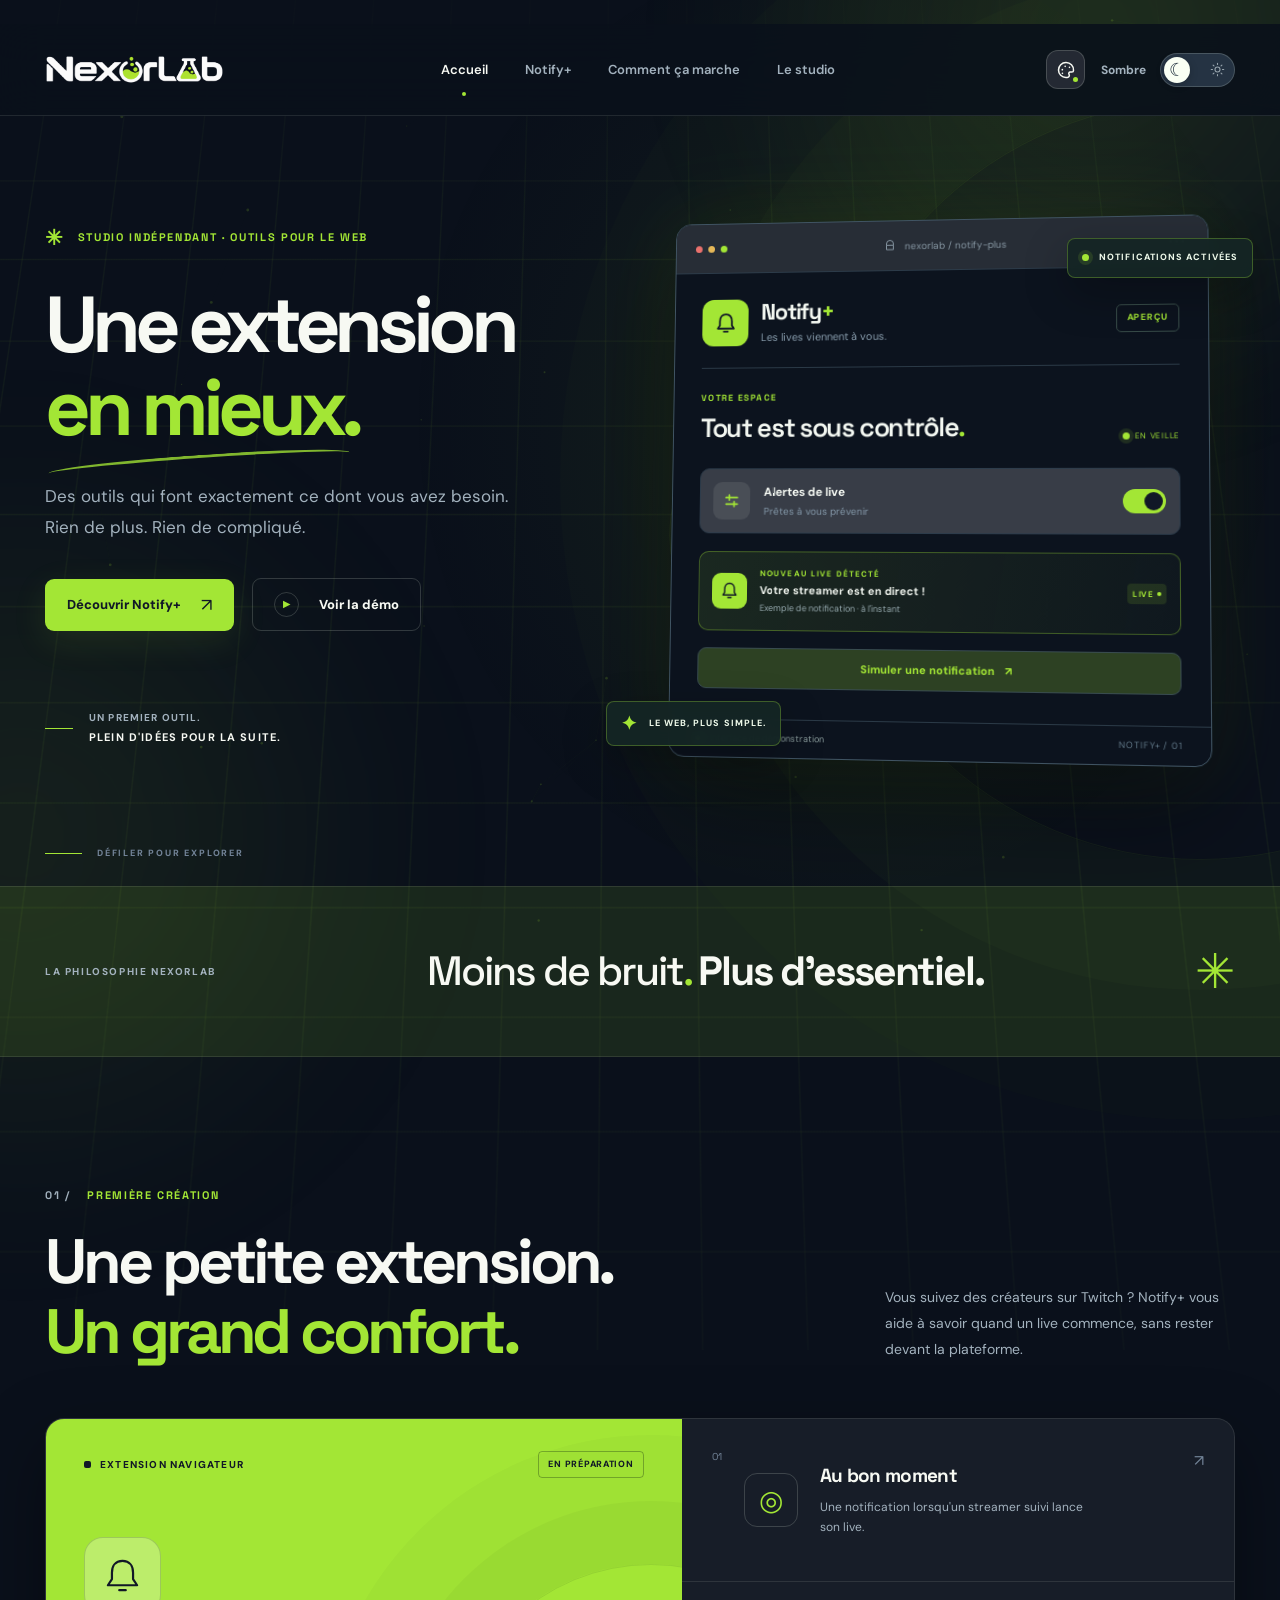
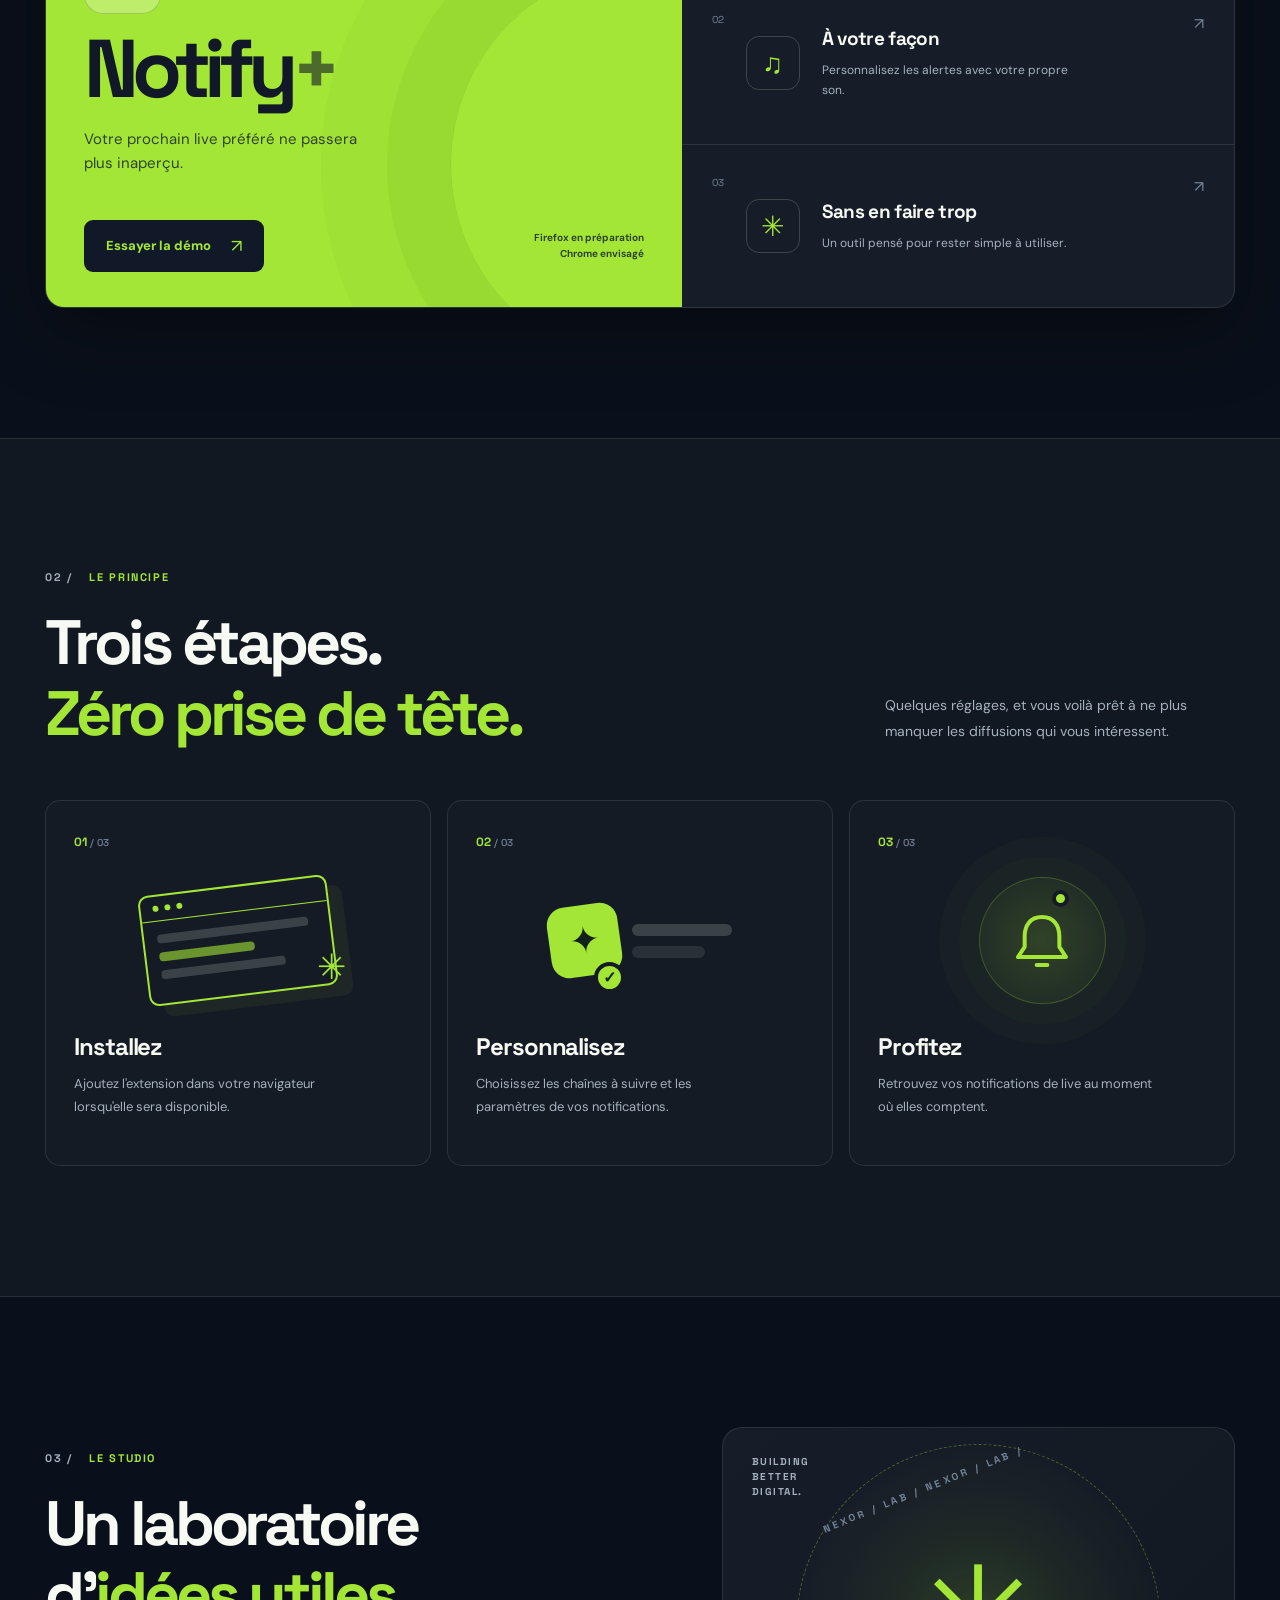
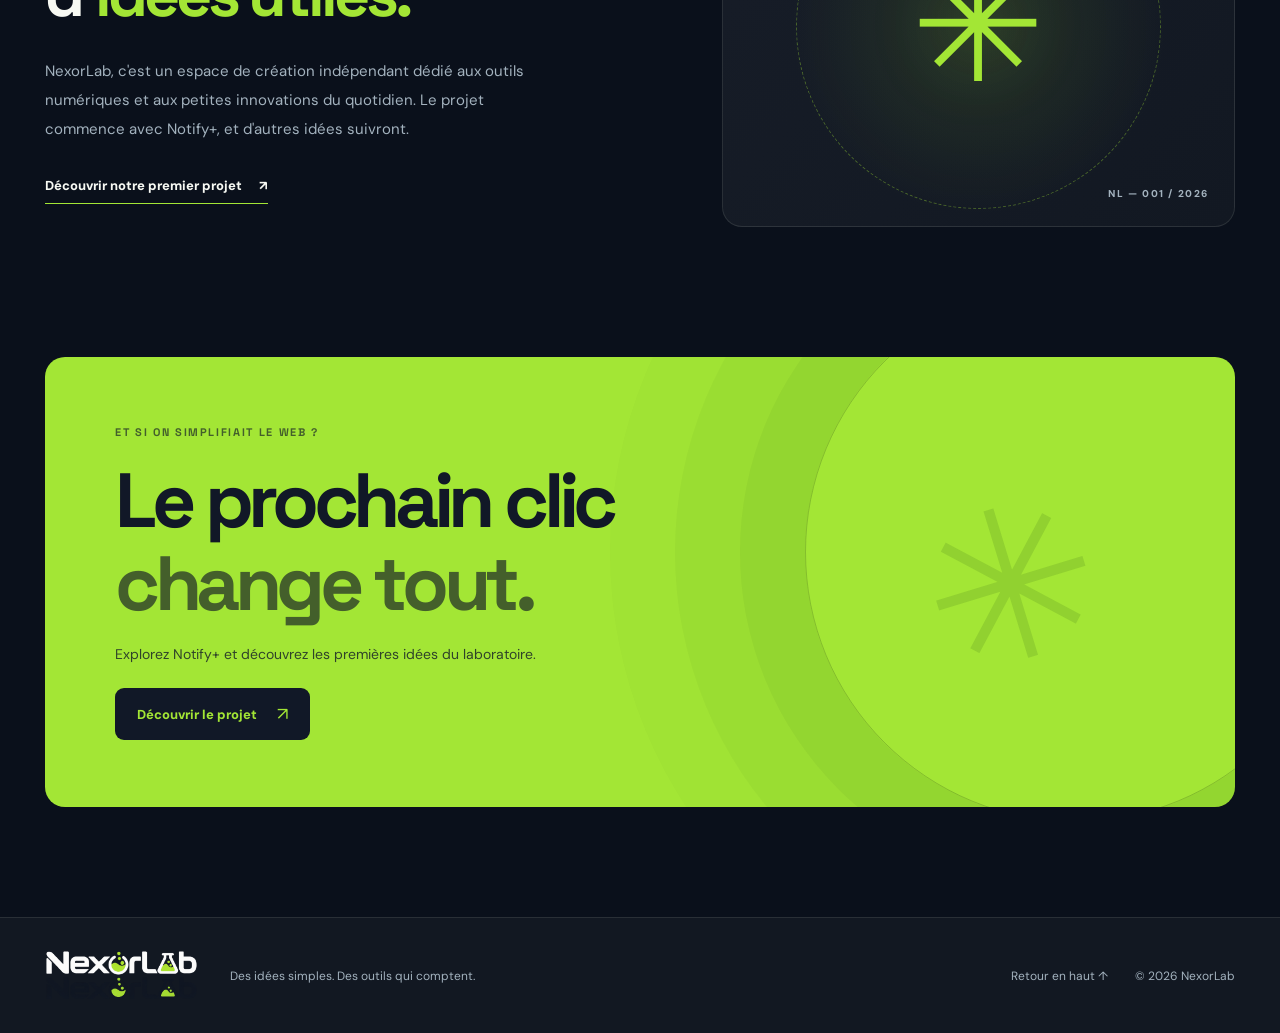
==== commit 65f52cf6: "Update hero title in index.html" ====
--- a/index.html
+++ b/index.html
@@ -73,7 +73,7 @@
     <section class="hero shell" id="accueil" aria-labelledby="hero-title">
       <div class="hero-content">
         <div class="eyebrow"><span class="eyebrow-asterisk">✳</span><span>STUDIO INDÉPENDANT · OUTILS POUR LE WEB</span></div>
-        <h1 id="hero-title">Le numérique,<br> <span class="stroke-word">en mieux<span class="stroke-swish" aria-hidden="true"></span></span><span class="dot">.</span></h1>
+        <h1 id="hero-title">Une extension<br> <span class="stroke-word">en mieux<span class="stroke-swish" aria-hidden="true"></span></span><span class="dot">.</span></h1>
         <p class="hero-subtitle">Des outils qui font exactement ce dont vous avez besoin. Rien de plus. Rien de compliqué.</p>
         <div class="hero-buttons">
           <a class="button button-primary" href="#notify">Découvrir Notify+ <span class="btn-arrow" aria-hidden="true">↗</span></a>
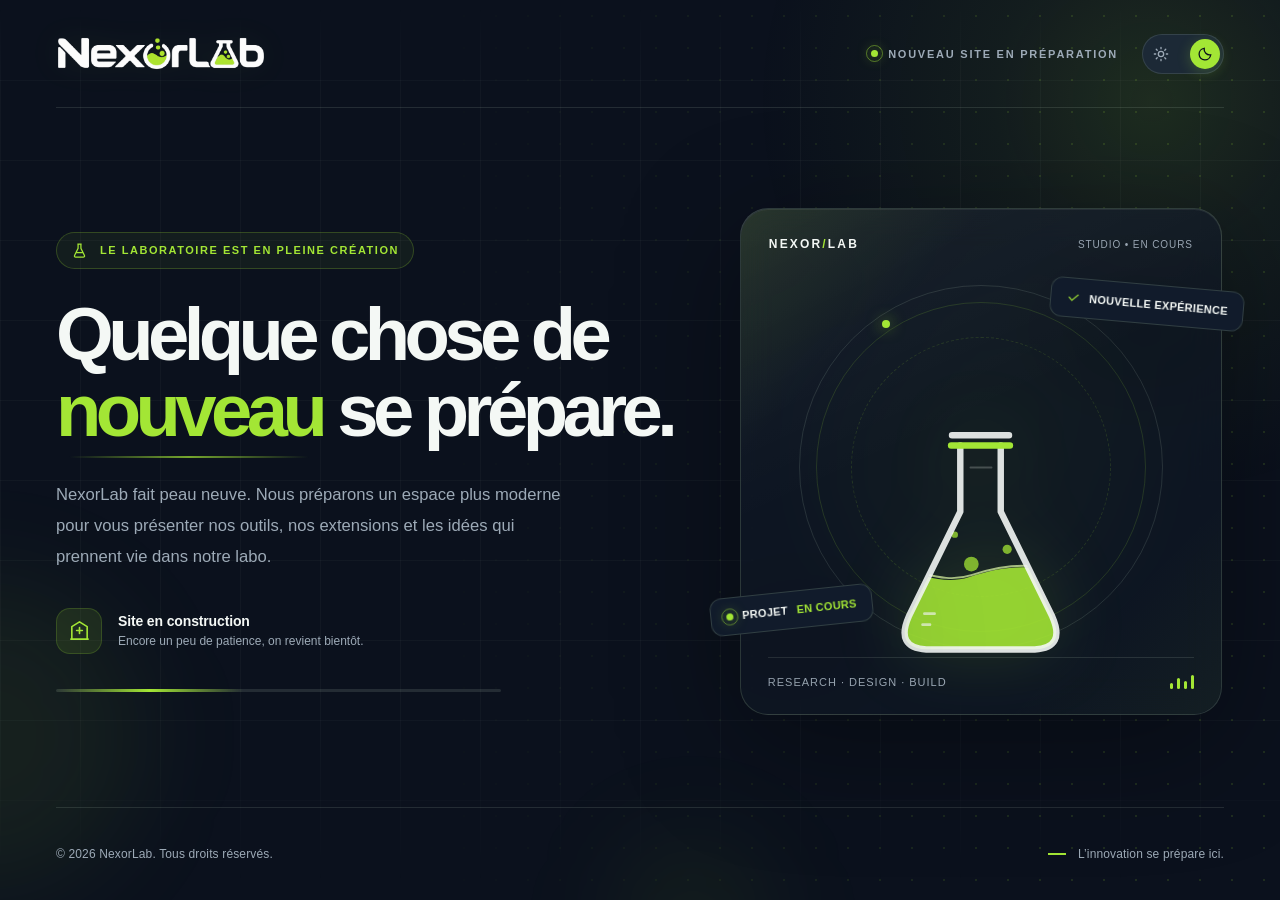
==== commit d299e238: "Rename build.html to index.html" ====
--- a/index.html
+++ b/index.html
@@ -1,126 +1,233 @@
 <!DOCTYPE html>
 <html lang="fr" data-theme="dark">
 <head>
-  <meta charset="UTF-8">
-  <meta name="viewport" content="width=device-width,initial-scale=1">
-  <meta name="theme-color" content="#0A101B">
-  <meta name="description" content="NexorLab imagine des outils numériques simples et bien pensés. Découvrez Notify+, notre extension de notifications pour les lives Twitch.">
-  <title>NexorLab — Des idées qui prennent vie.</title>
-  <link rel="preconnect" href="https://fonts.googleapis.com">
-  <link rel="preconnect" href="https://fonts.gstatic.com" crossorigin>
-  <link href="https://fonts.googleapis.com/css2?family=DM+Sans:wght@400;500;600;700;800&family=Space+Grotesk:wght@400;500;600;700&display=swap" rel="stylesheet">
-  <link rel="icon" href="assets/favicon.svg" type="image/svg+xml">
-  <script>try{document.documentElement.dataset.theme=localStorage.getItem('nexorlab-theme')||'dark'}catch(e){}</script>
-  <link rel="stylesheet" href="styles.css">
-  <script src="app.js" defer></script>
+  <meta charset="UTF-8" />
+  <meta name="viewport" content="width=device-width, initial-scale=1" />
+  <meta name="theme-color" content="#0B111D" />
+  <meta name="description" content="NexorLab fait peau neuve. Notre site est en construction : découvrez bientôt nos créations, nos extensions et nos nouveaux projets." />
+  <title>NexorLab — Site en construction</title>
+  <link rel="icon" href="data:image/svg+xml,%3Csvg xmlns='http://www.w3.org/2000/svg' viewBox='0 0 64 64'%3E%3Crect width='64' height='64' rx='16' fill='%230B111D'/%3E%3Cpath d='M16 45V19l32 26V19' fill='none' stroke='%23A3E635' stroke-width='7' stroke-linecap='round' stroke-linejoin='round'/%3E%3C/svg%3E" />
+  <style>
+    /* ================== PERSONNALISATION RAPIDE ==================
+       Changez --accent pour modifier le vert citron.
+       Tous les styles et les animations sont inclus dans ce seul HTML.
+    =============================================================== */
+    :root {
+      --accent: #A3E635;
+      --accent-rgb: 163, 230, 53;
+      --bg: #0B111D;
+      --panel: #111B2B;
+      --panel-strong: #151F30;
+      --fg: #F4F8F5;
+      --muted: #9DAAB7;
+      --line: rgba(222, 241, 223, .12);
+      --panel-line: rgba(203, 237, 176, .17);
+      --glass: rgba(15, 24, 37, .68);
+      --switch-track: #1c2936;
+      --shadow: 0 30px 120px rgba(0, 0, 0, .35);
+      color-scheme: dark;
+    }
+    html[data-theme="light"] {
+      --bg: #F5F8F4;
+      --panel: #FFFFFF;
+      --panel-strong: #F2F6EE;
+      --fg: #18212B;
+      --muted: #606F7A;
+      --line: rgba(35, 58, 49, .12);
+      --panel-line: rgba(49, 87, 38, .18);
+      --glass: rgba(255, 255, 255, .76);
+      --switch-track: #e3ebde;
+      --shadow: 0 35px 90px rgba(26, 48, 26, .08);
+      color-scheme: light;
+    }
+    *, *::before, *::after { box-sizing: border-box; }
+    html { min-height: 100%; scroll-behavior: smooth; }
+    body { margin: 0; min-height: 100vh; overflow-x: hidden; background: var(--bg); color: var(--fg); font-family: Inter, "Segoe UI", Arial, sans-serif; -webkit-font-smoothing: antialiased; transition: background .45s, color .45s; }
+    button { font: inherit; }
+    ::selection { background: var(--accent); color: #0B111D; }
+    .background { position: fixed; inset: 0; pointer-events: none; isolation: isolate; overflow: hidden; z-index: 0; }
+    .background::before { content: ""; position: absolute; inset: 0; background-image: linear-gradient(var(--line) 1px,transparent 1px),linear-gradient(90deg,var(--line) 1px,transparent 1px); background-size: 80px 80px; mask-image: linear-gradient(to bottom,transparent,black 10%,black 78%,transparent); opacity: .3; }
+    .background::after { content: ""; position: absolute; width: 70vw; height: 65vw; min-width: 650px; min-height: 590px; right: -25%; top: -35%; border-radius: 50%; background: radial-gradient(circle, rgba(var(--accent-rgb), .13) 0%, rgba(var(--accent-rgb), .055) 26%,transparent 65%); animation: aura 14s ease-in-out infinite alternate; }
+    .halo { position: absolute; border-radius: 50%; filter: blur(55px); }
+    .halo--one { width: 310px; height: 310px; background: rgba(var(--accent-rgb), .075); left: -170px; bottom: 1%; animation: halo-wander 16s ease-in-out infinite alternate; }
+    .halo--two { width: 150px; height: 150px; background: rgba(var(--accent-rgb), .065); right: 40%; bottom: -90px; animation: halo-wander 11s 2s ease-in-out infinite alternate-reverse; }
+    .grain { position: absolute; inset: 0; opacity: .45; background-image: radial-gradient(rgba(var(--accent-rgb), .3) .75px,transparent .75px); background-size: 32px 32px; mask-image: linear-gradient(90deg,transparent 30%, black 85%); }
+    .layout { max-width: 1300px; margin: auto; min-height: 100vh; display: flex; flex-direction: column; padding: 0 56px; position: relative; z-index: 1; }
+    .site-header { min-height: 108px; padding: 25px 0; display: flex; align-items: center; justify-content: space-between; border-bottom: 1px solid var(--line); gap: 24px; }
+    .brand { display: inline-flex; align-items: center; min-width: 0; text-decoration: none; }
+    .brand__image { display: block; width: 210px; max-width: 100%; height: auto; filter: drop-shadow(0 0 15px rgba(var(--accent-rgb), .07)); }
+    html[data-theme="dark"] .brand__image--light { display: none; }
+    html[data-theme="light"] .brand__image--dark { display: none; }
+    .header-side { display: flex; align-items: center; gap: 24px; }
+    .top-status { display: flex; align-items: center; gap: 10px; color: var(--muted); font-size: 11px; font-weight: 700; letter-spacing: .16em; text-transform: uppercase; white-space: nowrap; }
+    .status-point { position: relative; display: inline-flex; width: 7px; height: 7px; border-radius: 50%; background: var(--accent); box-shadow: 0 0 13px rgba(var(--accent-rgb), .7); }
+    .status-point::after { content:""; position:absolute; inset:-5px; border:1px solid rgba(var(--accent-rgb),.45); border-radius:50%; animation: ping 2.6s infinite; }
+    .theme-switch { position: relative; cursor: pointer; display: flex; justify-content: space-between; align-items: center; height: 40px; width: 82px; padding: 0 10px; border: 1px solid var(--line); background: var(--switch-track); border-radius: 999px; color: var(--muted); transition: border-color .2s, background .3s; flex-shrink: 0; }
+    .theme-switch:hover { border-color: rgba(var(--accent-rgb),.55); }
+    .theme-switch:focus-visible { outline: 3px solid var(--accent); outline-offset: 4px; }
+    .theme-switch svg { width: 16px; height: 16px; z-index: 1; }
+    .theme-switch .switch-thumb { position: absolute; left: 4px; top: 4px; width: 30px; height: 30px; border-radius: 50%; background: var(--accent); transition: transform .35s cubic-bezier(.2,.8,.2,1); box-shadow: 0 3px 14px rgba(var(--accent-rgb), .24); }
+    html[data-theme="dark"] .switch-thumb { transform: translateX(43px); }
+    .theme-switch .sun, .theme-switch .moon { transition: color .3s; }
+    html[data-theme="light"] .sun, html[data-theme="dark"] .moon { color: #0B111D; }
+    .hero { width: 100%; flex: 1; display: grid; grid-template-columns: minmax(0,1.13fr) minmax(350px,.87fr); align-items: center; gap: 50px; padding: 88px 0 80px; }
+    .hero-copy { max-width: 690px; position: relative; z-index: 2; animation: appear .8s ease-out both; }
+    .eyebrow { display: inline-flex; align-items: center; gap: 12px; margin-bottom: 28px; padding: 9px 14px; border-radius: 100px; border: 1px solid rgba(var(--accent-rgb), .22); background: rgba(var(--accent-rgb), .055); color: var(--accent); font-size: 11px; font-weight: 800; letter-spacing: .14em; text-transform: uppercase; }
+    html[data-theme="light"] .eyebrow { color: #50730A; }
+    .eyebrow-icon { width: 17px; height: 17px; stroke: currentColor; fill: none; stroke-width: 1.8; }
+    h1 { font-size: clamp(3.2rem, 5.8vw, 6.4rem); line-height: 1.035; letter-spacing: -.075em; font-weight: 790; margin: 0 0 30px; }
+    h1 .accent { color: var(--accent); position: relative; white-space: nowrap; }
+    html[data-theme="light"] h1 .accent { color: #699814; }
+    h1 .accent::after { content: ""; position: absolute; left: 5%; right: 5%; height: 2px; bottom: -.08em; background: linear-gradient(90deg,transparent,rgba(var(--accent-rgb), .7), transparent); }
+    .lede { color: var(--muted); font-size: clamp(1.04rem, 1.25vw, 1.2rem); line-height: 1.85; max-width: 520px; margin: 0 0 35px; }
+    .construction-status { display: flex; align-items: center; gap: 16px; flex-wrap: wrap; }
+    .construction-status__icon { flex-shrink: 0; width: 46px; height: 46px; border-radius: 14px; display: grid; place-items: center; color: var(--accent); background: rgba(var(--accent-rgb), .10); border: 1px solid rgba(var(--accent-rgb), .18); }
+    .construction-status__text strong { display: block; font-size: 14px; letter-spacing: -.01em; margin-bottom: 5px; }
+    .construction-status__text span { display: block; font-size: 12px; color: var(--muted); }
+    .status-line { margin-top: 35px; height: 3px; max-width: 445px; background: var(--line); border-radius: 6px; overflow: hidden; }
+    .status-line::before { content: ""; display: block; width: 42%; height: 100%; background: linear-gradient(90deg,transparent,var(--accent),transparent); animation: running 3.3s ease-in-out infinite; }
+    .visual-wrap { position: relative; width: 100%; display: grid; place-items: center; min-width: 0; animation: appear 1s .18s ease-out both; }
+    .visual-glow { position: absolute; width: 96%; aspect-ratio: 1; border-radius: 50%; background: radial-gradient(circle,rgba(var(--accent-rgb), .105),transparent 67%); filter: blur(14px); }
+    .visual-panel { position: relative; width: min(100%, 482px); aspect-ratio: 1 / 1.05; min-height: 440px; padding: 28px; border: 1px solid var(--panel-line); border-radius: 28px; background: linear-gradient(155deg,rgba(255,255,255,.045),transparent 44%),var(--glass); box-shadow: var(--shadow), inset 0 1px rgba(255,255,255,.07); backdrop-filter: blur(18px); overflow: hidden; }
+    html[data-theme="light"] .visual-panel { background: linear-gradient(155deg,rgba(163,230,53,.065),transparent 45%),var(--glass); }
+    .visual-panel::after { content:"";position:absolute;inset:0;pointer-events:none;border-radius:inherit;background:linear-gradient(135deg,rgba(var(--accent-rgb), .12),transparent 25%,transparent 78%,rgba(var(--accent-rgb), .045)); }
+    .panel-top { display:flex;justify-content:space-between;align-items:center;gap:10px;position:relative;z-index:3; }
+    .panel-name { font-size:12px; font-weight:800;letter-spacing:.18em;white-space:nowrap; }
+    .panel-tag { font-size:10px;color:var(--muted);letter-spacing:.09em; }
+    .orbit { position:absolute; width:330px;height:330px;border:1px solid rgba(var(--accent-rgb), .15);border-radius:50%;left:50%;top:51%;transform:translate(-50%,-50%); }
+    .orbit::before { content:""; position:absolute;inset:34px;border:1px dashed rgba(var(--accent-rgb), .14);border-radius:50%;animation: spin 32s linear infinite; }
+    .orbit::after { content:"";position:absolute;inset:-18px;border:1px solid var(--line);border-radius:50%; }
+    .orbit-dot { position:absolute;top:50%;left:50%;width:330px;height:330px;margin:-165px;animation:spin 12s linear infinite; }
+    .orbit-dot::before { content:"";position:absolute;top:7%;left:20%;height:8px;width:8px;border-radius:100%;background:var(--accent);box-shadow:0 0 15px rgba(var(--accent-rgb),.7); }
+    .beaker-scene { position:absolute; inset: 70px 15px 54px;display:grid;place-items:center;z-index:2; }
+    .flask { height: min(285px, 64%); width: auto; filter: drop-shadow(0 0 36px rgba(var(--accent-rgb), .16)); animation: levitate 5s ease-in-out infinite; overflow: visible; }
+    .flask-outline { stroke: var(--fg); stroke-width: 7; stroke-linecap: round; stroke-linejoin: round; fill: none; opacity:.9; }
+    .flask-fill { fill:var(--accent);opacity:.9; }
+    .wave { animation: wave 4s ease-in-out infinite alternate; transform-origin:center; }
+    .bubble {fill:var(--accent);opacity:.75;animation: bubble 3.1s ease-in-out infinite; }
+    .bubble:nth-of-type(2) { animation-delay: .7s; }
+    .bubble:nth-of-type(3) { animation-delay:1.4s; }
+    .panel-bottom { position:absolute;left:27px;right:27px;bottom:25px;display:flex;align-items:center;justify-content:space-between;gap:10px;z-index:3;border-top:1px solid var(--line);padding-top:17px;color:var(--muted);font-size:11px;letter-spacing:.09em; }
+    .panel-bars {display:flex;align-items:flex-end;gap:4px;height:14px;}
+    .panel-bars span {height:6px;width:3px;border-radius:5px;background:var(--accent);animation: equalizer 1.6s ease-in-out infinite alternate; }
+    .panel-bars span:nth-child(2) { height:11px; animation-delay:.25s; }
+    .panel-bars span:nth-child(3) { height:8px; animation-delay:.45s; }
+    .panel-bars span:nth-child(4) { height:14px; animation-delay:.7s; }
+    .floating-label {position:absolute;z-index:3;display:flex;gap:9px;align-items:center;background:var(--panel);border:1px solid var(--panel-line);border-radius:12px;box-shadow:var(--shadow);padding:12px 15px;font-size:11px;font-weight:750;white-space:nowrap;letter-spacing:.025em;}
+    .floating-label svg {flex:none;}
+    .floating-label--top {right:-20px;top:15%;transform:rotate(5deg);animation: card-drift 5s ease-in-out infinite; }
+    .floating-label--bottom {left:-28px;bottom:17%;transform:rotate(-6deg);animation: card-drift 6s 1s ease-in-out infinite reverse; }
+    .floating-label--bottom strong {color:var(--accent);}
+    .footer {min-height:93px;border-top:1px solid var(--line);display:flex;align-items:center;justify-content:space-between;gap:15px;color:var(--muted);font-size:12px;letter-spacing:.012em;}
+    .footer .footer-right {display:flex;align-items:center;gap:12px;}
+    .footer-line {display:block;background:var(--accent);width:18px;height:2px;}
+    @keyframes ping {0%{transform:scale(.55);opacity:0}35%{opacity:1}100%{transform:scale(1.45);opacity:0}}
+    @keyframes aura {from{transform:translate(-5%,3%) scale(.95)}to{transform:translate(5%,-2%) scale(1.15)}}
+    @keyframes halo-wander {from{transform:translate(0,0)}to{transform:translate(100px,-55px)}}
+    @keyframes appear {from{opacity:0;transform:translateY(20px)}to{opacity:1;transform:translateY(0)}}
+    @keyframes running {0%{transform:translateX(-105%)}100%{transform:translateX(350%)}}
+    @keyframes spin {to{transform:rotate(360deg)}}
+    @keyframes levitate {0%,100%{transform:translateY(0)}50%{transform:translateY(-13px)}}
+    @keyframes wave {0%{transform:translateY(-5px) rotate(1.7deg)}100%{transform:translateY(5px) rotate(-1.8deg)}}
+    @keyframes bubble {0%{transform:translateY(8px);opacity:0}30%{opacity:.9}100%{transform:translateY(-28px);opacity:0}}
+    @keyframes equalizer {to{height:3px}}
+    @keyframes card-drift {0%,100%{translate:0 0}50%{translate:0 -10px}}
+    @media(max-width:1150px) { .layout {padding-inline:35px} .hero{gap:25px} h1{font-size:clamp(3rem,5.8vw,5.2rem)} .floating-label--top{right:-7px} .floating-label--bottom{left:-12px} }
+    @media(max-width:850px) { .layout {padding-inline:28px} .hero{grid-template-columns:1fr;gap:50px;padding:70px 0 80px;} .hero-copy{max-width:740px} h1{font-size:clamp(3.8rem,8.4vw,6rem)} .visual-wrap{max-width:560px;margin:auto} .visual-panel{min-height:420px} .footer{flex-wrap:wrap;padding-block:24px} }
+    @media(max-width:550px) { .layout{padding-inline:20px} .site-header{min-height:82px;padding-block:19px} .brand__image{width:154px} .top-status{display:none} .theme-switch{width:77px;height:38px;} .theme-switch .switch-thumb{height:28px;width:28px} html[data-theme="dark"] .switch-thumb{transform:translateX(39px)} .hero{padding:58px 0 68px;gap:45px;} .eyebrow{font-size:10px;max-width:100%;letter-spacing:.07em;margin-bottom:25px;} h1{font-size:clamp(2.85rem,11vw,4.4rem);margin-bottom:22px;letter-spacing:-.07em} .lede{font-size:1rem;line-height:1.75;margin-bottom:28px} .status-line{max-width:100%} .visual-panel{min-height:355px;padding:22px;border-radius:22px} .orbit,.orbit-dot{width:255px;height:255px;} .orbit-dot{margin:-127.5px} .flask{height:230px} .beaker-scene{inset:60px 5px 42px} .panel-bottom{left:22px;right:22px;bottom:20px;font-size:10px} .floating-label{font-size:9px;padding:10px 11px;border-radius:10px}.floating-label--top{top:18%;right:-10px}.floating-label--bottom{left:-10px;bottom:16%} .footer{font-size:11px} }
+    @media(max-width:390px){.floating-label--top{right:0;top:17%}.floating-label--bottom{left:0;bottom:17%}.visual-panel{min-height:340px} h1{font-size:clamp(2.7rem,11.7vw,3.4rem)} }
+    @media(prefers-reduced-motion:reduce){*,*::before,*::after{animation-duration:.01ms!important;animation-iteration-count:1!important;transition-duration:.01ms!important}html{scroll-behavior:auto}}
+  </style>
 </head>
 <body>
-  <div class="ambient" aria-hidden="true"><div class="ambient-grid"></div><div class="ambient-halo halo-one"></div><div class="ambient-halo halo-two"></div><div class="ambient-rings"></div><div class="ambient-glow"></div></div>
-  <canvas id="particles" aria-hidden="true"></canvas>
-
-  <a class="skip-link" href="#main">Passer au contenu</a>
-  <header class="site-header" id="top">
-    <div class="nav-wrap shell">
-      <a class="brand" href="#top" aria-label="NexorLab, retour à l'accueil">
-        <img class="brand-logo brand-dark" src="assets/logo-blanc.png" alt="NexorLab">
-        <img class="brand-logo brand-light" src="assets/logo-fonce.png" alt="NexorLab">
-      </a>
-      <nav class="site-nav" id="site-nav" aria-label="Navigation principale">
-        <a class="nav-link active" href="#accueil">Accueil</a>
-        <a class="nav-link" href="#notify">Notify+</a>
-        <a class="nav-link" href="#fonctionnement">Comment ça marche</a>
-        <a class="nav-link" href="#studio">Le studio</a>
-      </nav>
-      <div class="nav-actions">
-        <div class="palette-control" id="palette-control">
-          <button class="palette-trigger" id="palette-trigger" type="button" aria-label="Personnaliser les couleurs" aria-expanded="false" aria-controls="palette-panel" aria-haspopup="dialog" title="Personnaliser les couleurs">
-            <svg viewBox="0 0 24 24" fill="none" stroke="currentColor" stroke-width="1.8" stroke-linecap="round" stroke-linejoin="round" aria-hidden="true"><path d="M12 3a9 9 0 1 0 0 18h1.5a2.5 2.5 0 0 0 2.1-3.9 1.65 1.65 0 0 1 1.35-2.6H19a2 2 0 0 0 2-2A9 9 0 0 0 12 3Z"/><circle cx="7.6" cy="11.6" r="1" fill="currentColor" stroke="none"/><circle cx="11" cy="7.6" r="1" fill="currentColor" stroke="none"/><circle cx="16.2" cy="8.8" r="1" fill="currentColor" stroke="none"/><circle cx="7.7" cy="16" r="1" fill="currentColor" stroke="none"/></svg>
-            <span class="palette-trigger-dot" id="palette-trigger-dot" aria-hidden="true"></span>
-          </button>
-          <div class="palette-panel" id="palette-panel" role="dialog" aria-label="Personnalisation des couleurs" hidden>
-            <div class="palette-panel-head"><div><span class="palette-eyebrow">VOTRE NEXORLAB</span><h2>À vos couleurs<span>.</span></h2><p>Essayez un style. Le site change en direct.</p></div><button class="palette-close" id="palette-close" aria-label="Fermer le personnalisateur" type="button">×</button></div>
-            <div class="palette-panel-body">
-              <div class="palette-section-title"><span>PALETTES PRÊTES À L'EMPLOI</span><span id="palette-current">Citron</span></div>
-              <div class="palette-presets" role="group" aria-label="Palettes prédéfinies">
-                <button type="button" class="palette-preset" data-preset="citron" aria-pressed="true"><span class="palette-preview" style="--swatch-bg:#0A101B;--swatch-accent:#A3E635"><i></i></span><span>Citron</span></button>
-                <button type="button" class="palette-preset" data-preset="violet" aria-pressed="false"><span class="palette-preview" style="--swatch-bg:#130F24;--swatch-accent:#A855F7"><i></i></span><span>Violet</span></button>
-                <button type="button" class="palette-preset" data-preset="cyan" aria-pressed="false"><span class="palette-preview" style="--swatch-bg:#091722;--swatch-accent:#22D3EE"><i></i></span><span>Cyan</span></button>
-                <button type="button" class="palette-preset" data-preset="ambre" aria-pressed="false"><span class="palette-preview" style="--swatch-bg:#1A1410;--swatch-accent:#F59E0B"><i></i></span><span>Ambre</span></button>
-                <button type="button" class="palette-preset" data-preset="cobalt" aria-pressed="false"><span class="palette-preview" style="--swatch-bg:#0D1630;--swatch-accent:#3B82F6"><i></i></span><span>Cobalt</span></button>
-              </div>
-              <div class="palette-section-title palette-custom-heading"><span>OU CRÉEZ VOTRE PROPRE STYLE</span><span class="custom-indicator" id="palette-custom-indicator">SUR MESURE</span></div>
-              <div class="palette-fields">
-                <div class="palette-field"><label for="palette-accent-hex">Couleur principale</label><div class="palette-input-group"><input id="palette-accent-color" type="color" aria-label="Choisir la couleur principale" value="#A3E635"><input id="palette-accent-hex" type="text" value="#A3E635" maxlength="7" spellcheck="false" autocomplete="off" aria-label="Code HEX de la couleur principale"></div></div>
-                <div class="palette-field"><label for="palette-bg-hex" id="palette-bg-label">Fond sombre</label><div class="palette-input-group"><input id="palette-bg-color" type="color" aria-label="Choisir la couleur du fond" value="#0A101B"><input id="palette-bg-hex" type="text" value="#0A101B" maxlength="7" spellcheck="false" autocomplete="off" aria-label="Code HEX du fond actuel"></div></div>
-              </div>
-              <p class="palette-hint">Le fond clair et le fond sombre sont réglables séparément. Vos choix sont enregistrés sur cet appareil.</p>
-            </div>
-            <div class="palette-panel-foot"><button type="button" class="palette-reset" id="palette-reset"><svg viewBox="0 0 24 24" aria-hidden="true" fill="none" stroke="currentColor" stroke-width="1.8"><path d="M3 11a9 9 0 1 1 3 7M3 5v6h6"/></svg> Réinitialiser</button><span class="palette-save-status" id="palette-save-status" role="status"><svg viewBox="0 0 20 20" fill="none" stroke="currentColor" stroke-width="2" aria-hidden="true"><path d="m4 10 4 4 8-8"/></svg> Enregistré</span></div>
+  <div class="background" aria-hidden="true"><div class="grain"></div><div class="halo halo--one"></div><div class="halo halo--two"></div></div>
+  <div class="layout">
+    <header class="site-header">
+      <div class="brand" aria-label="NexorLab">
+        <img class="brand__image brand__image--dark" alt="NexorLab" src="[data-uri]" width="210" height="35" />
+        <img class="brand__image brand__image--light" alt="" aria-hidden="true" src="[data-uri]" width="210" height="35" />
+      </div>
+      <div class="header-side">
+        <div class="top-status"><span class="status-point"></span> Nouveau site en préparation</div>
+        <button id="themeSwitch" type="button" class="theme-switch" aria-label="Passer au mode clair" aria-pressed="false" title="Changer le thème">
+          <svg class="sun" aria-hidden="true" viewBox="0 0 24 24" fill="none" stroke="currentColor" stroke-width="2" stroke-linecap="round"><circle cx="12" cy="12" r="4"/><path d="M12 2v2m0 16v2M4.9 4.9l1.4 1.4m11.4 11.4 1.4 1.4M2 12h2m16 0h2M4.9 19.1l1.4-1.4M17.7 6.3l1.4-1.4"/></svg>
+          <svg class="moon" aria-hidden="true" viewBox="0 0 24 24" fill="none" stroke="currentColor" stroke-width="2" stroke-linecap="round"><path d="M20.5 13.2A8.5 8.5 0 0 1 10.8 3.5 8.7 8.7 0 1 0 20.5 13.2Z"/></svg>
+          <span class="switch-thumb" aria-hidden="true"></span>
+        </button>
+      </div>
+    </header>
+
+    <main class="hero">
+      <section class="hero-copy" aria-labelledby="mainTitle">
+        <div class="eyebrow">
+          <svg class="eyebrow-icon" aria-hidden="true" viewBox="0 0 24 24"><path d="M9 3h6m-5 0v6L5 19a1.7 1.7 0 0 0 1.6 2.4h10.8A1.7 1.7 0 0 0 19 19L14 9V3M7 15h10"/></svg>
+          Le laboratoire est en pleine création
+        </div>
+        <h1 id="mainTitle">Quelque chose de <span class="accent">nouveau</span> se prépare.</h1>
+        <p class="lede">NexorLab fait peau neuve. Nous préparons un espace plus moderne pour vous présenter nos outils, nos extensions et les idées qui prennent vie dans notre labo.</p>
+        <div class="construction-status" role="status">
+          <div class="construction-status__icon" aria-hidden="true">
+            <svg width="23" height="23" viewBox="0 0 24 24" fill="none" stroke="currentColor" stroke-width="1.7" stroke-linecap="round" stroke-linejoin="round"><path d="M3 21h18M4 21V8l8-5 8 5v13M9 12h6M12 9v6"/></svg>
           </div>
-        </div>
-        <span class="theme-name" id="theme-name">Sombre</span>
-        <button class="theme-switch" id="theme-switch" role="switch" aria-checked="true" aria-label="Activer le thème clair" type="button" title="Changer le thème">
-          <svg class="track-icon track-moon" viewBox="0 0 24 24" fill="none" aria-hidden="true"><path d="M20.2 15.3A8.5 8.5 0 018.7 3.8 8.5 8.5 0 1020.2 15.3Z" stroke="currentColor" stroke-width="1.7" stroke-linejoin="round"/></svg>
-          <svg class="track-icon track-sun" viewBox="0 0 24 24" fill="none" aria-hidden="true"><circle cx="12" cy="12" r="4" stroke="currentColor" stroke-width="1.7"/><path d="M12 2v2M12 20v2M4.93 4.93l1.42 1.42m11.3 11.3 1.42 1.42M2 12h2m16 0h2M4.93 19.07l1.42-1.42m11.3-11.3 1.42-1.42" stroke="currentColor" stroke-width="1.7" stroke-linecap="round"/></svg>
-          <span class="switch-knob" aria-hidden="true"></span>
-        </button>
-        <button class="menu-toggle" id="menu-toggle" type="button" aria-expanded="false" aria-controls="site-nav" aria-label="Ouvrir le menu"><span></span><span></span></button>
+          <div class="construction-status__text"><strong>Site en construction</strong><span>Encore un peu de patience, on revient bientôt.</span></div>
+        </div>
+        <div class="status-line" aria-hidden="true"></div>
+      </section>
+
+      <div class="visual-wrap" aria-label="Illustration animée d'un laboratoire NexorLab">
+        <div class="visual-glow" aria-hidden="true"></div>
+        <div class="visual-panel" aria-hidden="true">
+          <div class="panel-top"><span class="panel-name">NEXOR<span style="color:var(--accent)">/</span>LAB</span><span class="panel-tag">STUDIO • EN COURS</span></div>
+          <div class="orbit"></div><div class="orbit-dot"></div>
+          <div class="beaker-scene">
+            <svg class="flask" viewBox="0 0 260 310" xmlns="http://www.w3.org/2000/svg">
+              <defs><clipPath id="liquidClip"><path d="M108 44V116L52 230Q37 264 71 266H189Q223 264 208 230L152 116V44Z"/></clipPath></defs>
+              <g clip-path="url(#liquidClip)">
+                <path class="flask-fill wave" d="M 18 187 C 51 169, 78 200, 118 187 S 188 171, 245 189 L245 300 H15Z" />
+                <path d="M17 185C50 167 80 198 120 185S191 170 245 188" fill="none" stroke="#E4FFAC" stroke-width="2" opacity=".7" class="wave" />
+                <circle class="bubble" cx="120" cy="173" r="8"/><circle class="bubble" cx="159" cy="157" r="5"/><circle class="bubble" cx="102" cy="141" r="3.5"/>
+              </g>
+              <path class="flask-outline" d="M99 33H161M108 44V116L52 230Q37 264 71 266H189Q223 264 208 230L152 116V44" />
+              <path d="M98 44H162" stroke="var(--accent)" stroke-width="7" stroke-linecap="round"/>
+              <path d="M80 227h-11M75 239h-8" stroke="var(--fg)" stroke-width="3" opacity=".65" stroke-linecap="round" />
+              <path d="M119 68h23" stroke="var(--fg)" stroke-width="2" opacity=".22" stroke-linecap="round"/>
+            </svg>
+          </div>
+          <div class="panel-bottom"><span>RESEARCH · DESIGN · BUILD</span><span class="panel-bars"><span></span><span></span><span></span><span></span></span></div>
+        </div>
+        <div class="floating-label floating-label--top" aria-hidden="true">
+          <svg width="14" height="14" viewBox="0 0 24 24" fill="none" stroke="var(--accent)" stroke-width="2" stroke-linecap="round" stroke-linejoin="round"><path d="m5 12 5 5L20 7"/></svg>
+          NOUVELLE EXPÉRIENCE
+        </div>
+        <div class="floating-label floating-label--bottom" aria-hidden="true"><span class="status-point"></span> PROJET <strong>EN COURS</strong></div>
       </div>
-    </div>
-  </header>
-
-  <main id="main">
-    <section class="hero shell" id="accueil" aria-labelledby="hero-title">
-      <div class="hero-content">
-        <div class="eyebrow"><span class="eyebrow-asterisk">✳</span><span>STUDIO INDÉPENDANT · OUTILS POUR LE WEB</span></div>
-        <h1 id="hero-title">Une extension<br> <span class="stroke-word">en mieux<span class="stroke-swish" aria-hidden="true"></span></span><span class="dot">.</span></h1>
-        <p class="hero-subtitle">Des outils qui font exactement ce dont vous avez besoin. Rien de plus. Rien de compliqué.</p>
-        <div class="hero-buttons">
-          <a class="button button-primary" href="#notify">Découvrir Notify+ <span class="btn-arrow" aria-hidden="true">↗</span></a>
-          <button class="button button-text" id="hero-demo" type="button"><span class="play-icon" aria-hidden="true">▶</span> Voir la démo</button>
-        </div>
-        <div class="hero-bottom"><span class="hero-dash"></span><span>UN PREMIER OUTIL.<br><strong>PLEIN D'IDÉES POUR LA SUITE.</strong></span></div>
-      </div>
-
-      <div class="hero-visual" id="hero-visual" aria-label="Démonstration interactive de Notify+">
-        <div class="visual-orbit orbit-outer"></div><div class="visual-orbit orbit-inner"></div>
-        <div class="floating-label floating-label-top"><span class="green-dot"></span> NOTIFICATIONS ACTIVÉES</div>
-        <div class="demo-window" id="demo-window">
-          <div class="window-head"><div class="window-dots" aria-hidden="true"><i></i><i></i><i></i></div><span class="window-address"><svg viewBox="0 0 24 24" width="12" height="12" aria-hidden="true"><path d="M5 11V8a7 7 0 0114 0v3m-14 0h14v9H5v-9Z" fill="none" stroke="currentColor" stroke-width="2"/></svg> nexorlab / notify-plus</span><span class="window-more" aria-hidden="true">•••</span></div>
-          <div class="window-body">
-            <div class="app-head"><span class="app-emblem" aria-hidden="true"><svg viewBox="0 0 24 24" fill="none"><path d="M12 3c-4 0-6 3-6 7v4l-2 3h16l-2-3v-4c0-4-2-7-6-7Z" stroke="currentColor" stroke-width="1.8" stroke-linejoin="round"/><path d="M10 20h4" stroke="currentColor" stroke-width="1.8" stroke-linecap="round"/></svg></span><div><span class="app-brand">Notify<span>+</span></span><span class="app-caption">Les lives viennent à vous.</span></div><span class="version-pill">APERÇU</span></div>
-            <div class="app-separator"></div>
-            <div class="app-heading"><div><div class="small-heading">VOTRE ESPACE</div><h2>Tout est sous contrôle<span class="dot">.</span></h2></div><span class="live-ping" title="Aperçu interactif"><span></span> EN VEILLE</span></div>
-            <div class="app-setting"><div class="setting-icon" aria-hidden="true"><svg viewBox="0 0 24 24" fill="none"><path d="M5 8h14M5 16h14M9 5v6m6 2v6" stroke="currentColor" stroke-width="2" stroke-linecap="round"/></svg></div><div class="setting-copy"><strong>Alertes de live</strong><span id="preview-status">Prêtes à vous prévenir</span></div><button type="button" class="mini-switch on" id="preview-toggle" role="switch" aria-label="Activer les alertes de démonstration" aria-checked="true"><span></span></button></div>
-            <div class="alert-preview" id="alert-preview"><span class="alert-icon" aria-hidden="true"><svg viewBox="0 0 24 24" fill="none"><path d="M12 3c-4 0-6 3-6 7v4l-2 3h16l-2-3v-4c0-4-2-7-6-7Z" stroke="currentColor" stroke-width="1.7" stroke-linejoin="round"/><path d="M10 20h4" stroke="currentColor" stroke-width="1.7" stroke-linecap="round"/></svg></span><div><span class="alert-label">NOUVEAU LIVE DÉTECTÉ</span><strong>Votre streamer est en direct !</strong><small>Exemple de notification · à l'instant</small></div><span class="alert-live">LIVE <i></i></span></div>
-            <button class="simulate-button" id="simulate-inline" type="button">Simuler une notification <span aria-hidden="true">↗</span></button>
-          </div>
-          <div class="window-footer"><span class="green-dot"></span> Interface de démonstration <span>NOTIFY+ / 01</span></div>
-        </div>
-        <div class="floating-label floating-label-bottom"><span class="float-spark">✦</span> LE WEB, PLUS SIMPLE.</div>
-      </div>
-      <a class="scroll-cue" href="#manifeste" aria-label="Faire défiler vers la section suivante"><span class="scroll-line"></span> DÉFILER POUR EXPLORER</a>
-    </section>
-
-    <section class="statement" id="manifeste" aria-label="Notre philosophie"><div class="statement-inner shell"><span class="statement-overline">LA PHILOSOPHIE NEXORLAB</span><p>Moins de bruit<span>.</span> <strong>Plus d'essentiel.</strong></p><span class="statement-mark" aria-hidden="true">✳</span></div></section>
-
-    <section class="product-section section-space shell" id="notify" aria-labelledby="notify-heading">
-      <div class="section-intro reveal"><div><span class="overline"><span class="index">01 /</span> PREMIÈRE CRÉATION</span><h2 id="notify-heading">Une petite extension.<br><em>Un grand confort.</em></h2></div><p>Vous suivez des créateurs sur Twitch ? Notify+ vous aide à savoir quand un live commence, sans rester devant la plateforme.</p></div>
-      <div class="product-showcase reveal">
-        <div class="product-left"><div class="product-topline"><span class="product-type"><span class="mini-square"></span> EXTENSION NAVIGATEUR</span><span class="stage">EN PRÉPARATION</span></div><div class="product-main"><div class="product-glyph"><svg viewBox="0 0 24 24" fill="none" aria-hidden="true"><path d="M12 3c-4.5 0-6.5 3.3-6.5 7.3v3.9L3 18h18l-2.5-3.8v-3.9C18.5 6.3 16.5 3 12 3Z" stroke="currentColor" stroke-width="1.35" stroke-linejoin="round"/><path d="M10 21h4" stroke="currentColor" stroke-width="1.35" stroke-linecap="round"/></svg></div><h3>Notify<span>+</span></h3><p>Votre prochain live préféré ne passera plus inaperçu.</p></div><div class="product-footer"><button class="button button-primary" id="product-demo" type="button">Essayer la démo <span class="btn-arrow" aria-hidden="true">↗</span></button><span>Firefox en préparation<br>Chrome envisagé</span></div></div>
-        <div class="product-right"><div class="feature-row"><span class="feature-number">01</span><div class="feature-icon">◎</div><div><h4>Au bon moment</h4><p>Une notification lorsqu'un streamer suivi lance son live.</p></div><span class="feature-arrow">↗</span></div><div class="feature-row"><span class="feature-number">02</span><div class="feature-icon">♫</div><div><h4>À votre façon</h4><p>Personnalisez les alertes avec votre propre son.</p></div><span class="feature-arrow">↗</span></div><div class="feature-row"><span class="feature-number">03</span><div class="feature-icon">✳</div><div><h4>Sans en faire trop</h4><p>Un outil pensé pour rester simple à utiliser.</p></div><span class="feature-arrow">↗</span></div></div>
-      </div>
-    </section>
-
-    <section class="steps-wrap" id="fonctionnement" aria-labelledby="steps-heading"><div class="shell section-space"><div class="section-intro reveal"><div><span class="overline"><span class="index">02 /</span> LE PRINCIPE</span><h2 id="steps-heading">Trois étapes.<br><em>Zéro prise de tête.</em></h2></div><p>Quelques réglages, et vous voilà prêt à ne plus manquer les diffusions qui vous intéressent.</p></div><div class="steps-grid"><article class="step-card reveal"><span class="step-count">01<span> / 03</span></span><div class="step-illustration step-browser" aria-hidden="true"><div class="browser-shell"><div class="browser-top"><i></i><i></i><i></i></div><div class="browser-lines"><span></span><span></span><span></span></div></div><span class="step-small-star">✳</span></div><h3>Installez</h3><p>Ajoutez l'extension dans votre navigateur lorsqu'elle sera disponible.</p></article><article class="step-card reveal"><span class="step-count">02<span> / 03</span></span><div class="step-illustration step-channel" aria-hidden="true"><div class="channel-avatar">✦</div><div class="channel-lines"><span></span><span></span></div><div class="channel-check">✓</div></div><h3>Personnalisez</h3><p>Choisissez les chaînes à suivre et les paramètres de vos notifications.</p></article><article class="step-card reveal"><span class="step-count">03<span> / 03</span></span><div class="step-illustration step-bell" aria-hidden="true"><div class="bell-halo"><svg viewBox="0 0 24 24" fill="none"><path d="M12 3c-4.5 0-6.5 3.3-6.5 7.3v3.9L3 18h18l-2.5-3.8v-3.9C18.5 6.3 16.5 3 12 3Z" stroke="currentColor" stroke-width="1.5" stroke-linejoin="round"/><path d="M10 21h4" stroke="currentColor" stroke-width="1.5" stroke-linecap="round"/></svg></div><span class="notification-dot"></span></div><h3>Profitez</h3><p>Retrouvez vos notifications de live au moment où elles comptent.</p></article></div></div></section>
-
-    <section class="studio-section section-space shell" id="studio" aria-labelledby="studio-heading"><div class="studio-grid"><div class="studio-copy reveal"><span class="overline"><span class="index">03 /</span> LE STUDIO</span><h2 id="studio-heading">Un laboratoire<br>d'<em>idées utiles.</em></h2><p>NexorLab, c'est un espace de création indépendant dédié aux outils numériques et aux petites innovations du quotidien. Le projet commence avec Notify+, et d'autres idées suivront.</p><a href="#notify" class="inline-link">Découvrir notre premier projet <span aria-hidden="true">↗</span></a></div><div class="studio-art reveal" aria-hidden="true"><div class="big-circular-word">NEXOR / LAB / NEXOR / LAB /</div><span class="studio-star">✳</span><span class="studio-label">BUILDING<br>BETTER<br>DIGITAL.</span><div class="studio-coordinates">NL — 001 / 2026</div></div></div></section>
-
-    <section class="final-cta shell" aria-labelledby="final-heading"><div class="cta-panel reveal"><div class="cta-orb" aria-hidden="true"></div><span class="overline">ET SI ON SIMPLIFIAIT LE WEB ?</span><h2 id="final-heading">Le prochain clic<br><em>change tout.</em></h2><p>Explorez Notify+ et découvrez les premières idées du laboratoire.</p><a class="button button-contrast" href="#notify">Découvrir le projet <span class="btn-arrow" aria-hidden="true">↗</span></a><span class="cta-decoration" aria-hidden="true">✳</span></div></section>
-  </main>
-
-  <footer class="site-footer"><div class="shell footer-row"><a class="footer-brand" href="#top" aria-label="Retour à l'accueil"><img class="brand-dark" src="assets/logo-blanc.png" alt="NexorLab"><img class="brand-light" src="assets/logo-fonce.png" alt="NexorLab"></a><p>Des idées simples. Des outils qui comptent.</p><div class="footer-right"><a href="#top">Retour en haut ↑</a><span>© 2026 NexorLab</span></div></div></footer>
-
-  <div id="toast" class="toast" role="status" aria-live="polite" aria-atomic="true"><div class="toast-bell" aria-hidden="true"><svg viewBox="0 0 24 24" fill="none"><path d="M12 3c-4 0-6 3-6 7v4l-2 3h16l-2-3v-4c0-4-2-7-6-7Z" stroke="currentColor" stroke-width="1.75" stroke-linejoin="round"/><path d="M10 20h4" stroke="currentColor" stroke-width="1.75" stroke-linecap="round"/></svg></div><div class="toast-message"><span>NOTIFY+ · DÉMONSTRATION</span><strong>Votre streamer est en direct !</strong><small>Une nouvelle diffusion vient de commencer.</small></div><button id="toast-close" class="toast-close" type="button" aria-label="Fermer la notification">×</button></div>
+    </main>
+
+    <footer class="footer">
+      <div>© <span id="year">2026</span> NexorLab. Tous droits réservés.</div>
+      <div class="footer-right"><span class="footer-line"></span> L’innovation se prépare ici.</div>
+    </footer>
+  </div>
+
+  <script>
+    (() => {
+      const key = 'nexorlab-construction-theme';
+      const root = document.documentElement;
+      const toggle = document.getElementById('themeSwitch');
+      const colorTag = document.querySelector('meta[name="theme-color"]');
+      let theme = 'dark';
+      try { theme = localStorage.getItem(key) === 'light' ? 'light' : 'dark'; } catch (_) {}
+      function setTheme(value) {
+        root.setAttribute('data-theme', value);
+        toggle.setAttribute('aria-pressed', String(value === 'light'));
+        toggle.setAttribute('aria-label', value === 'dark' ? 'Passer au mode clair' : 'Passer au mode sombre');
+        if (colorTag) colorTag.setAttribute('content', value === 'dark' ? '#0B111D' : '#F5F8F4');
+        try { localStorage.setItem(key, value); } catch (_) {}
+      }
+      setTheme(theme);
+      toggle.addEventListener('click', () => setTheme(root.getAttribute('data-theme') === 'dark' ? 'light' : 'dark'));
+      document.getElementById('year').textContent = String(new Date().getFullYear());
+    })();
+  </script>
 </body>
 </html>
